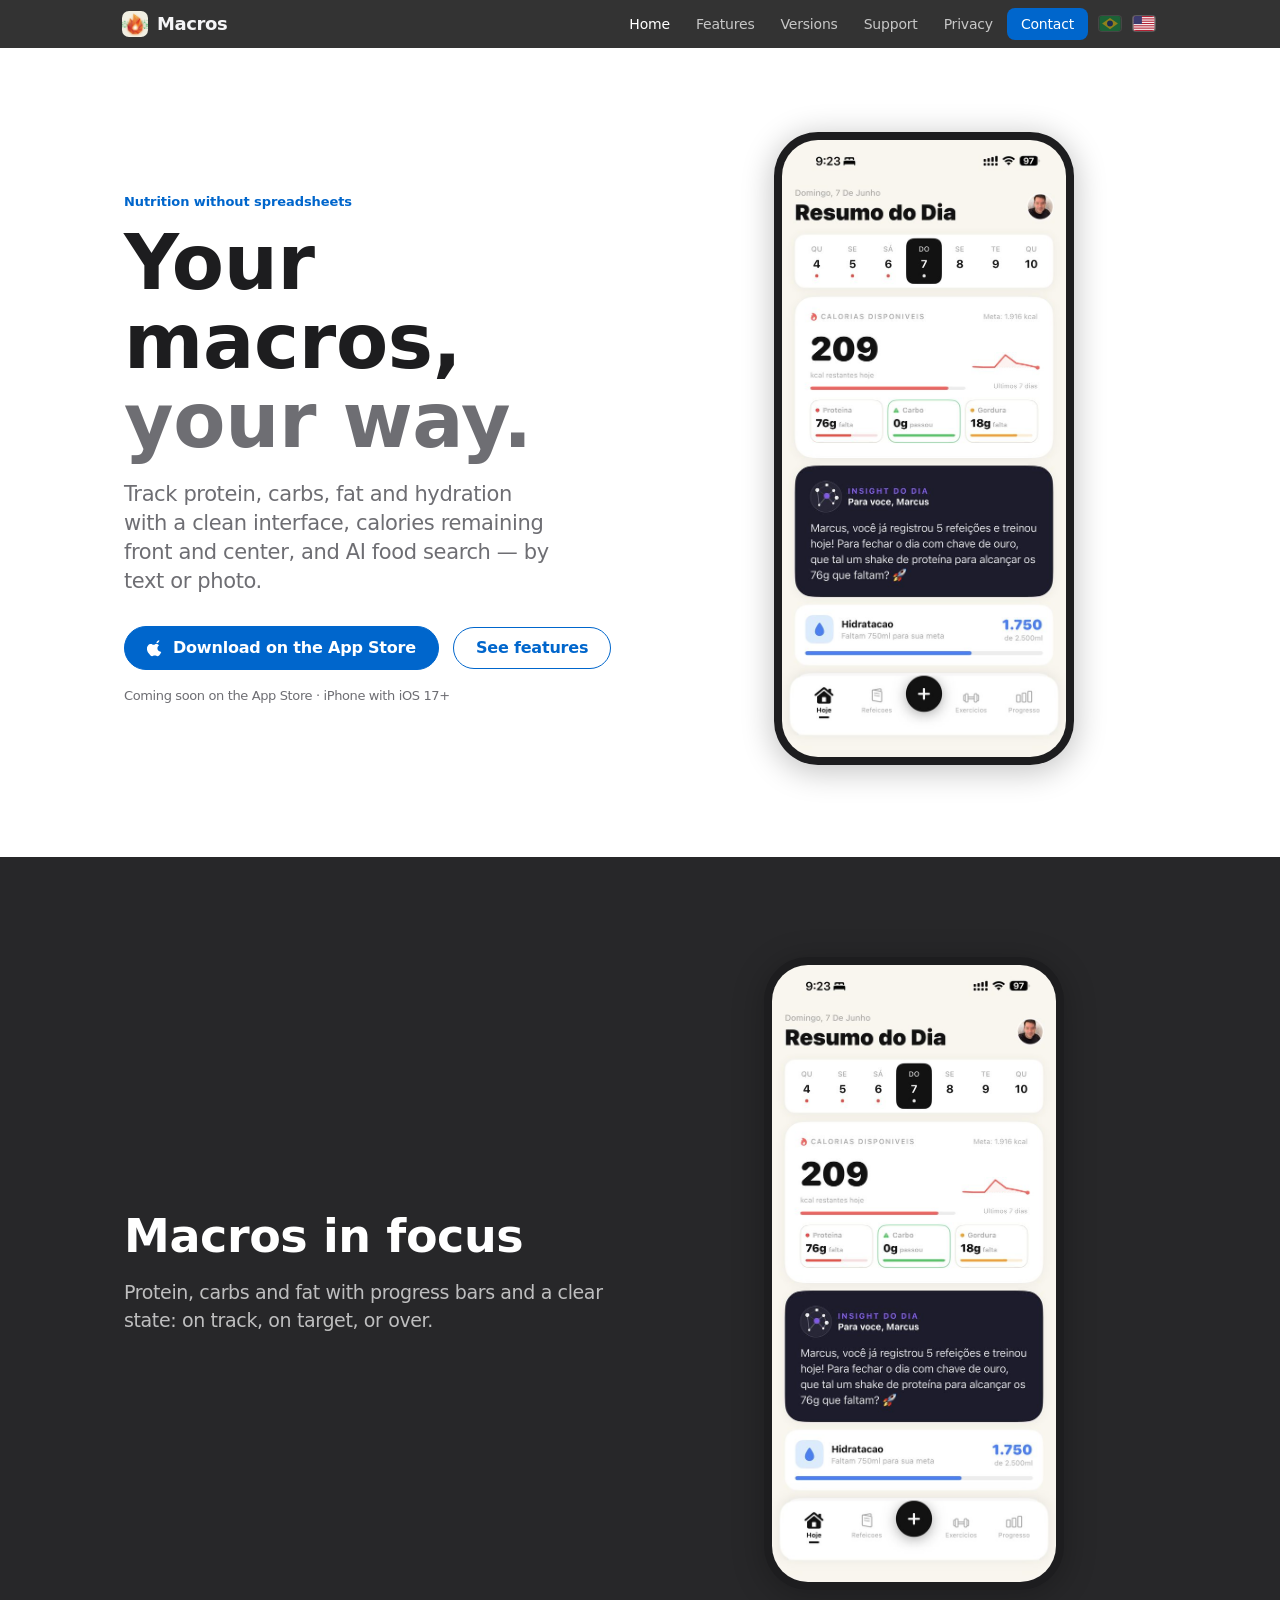
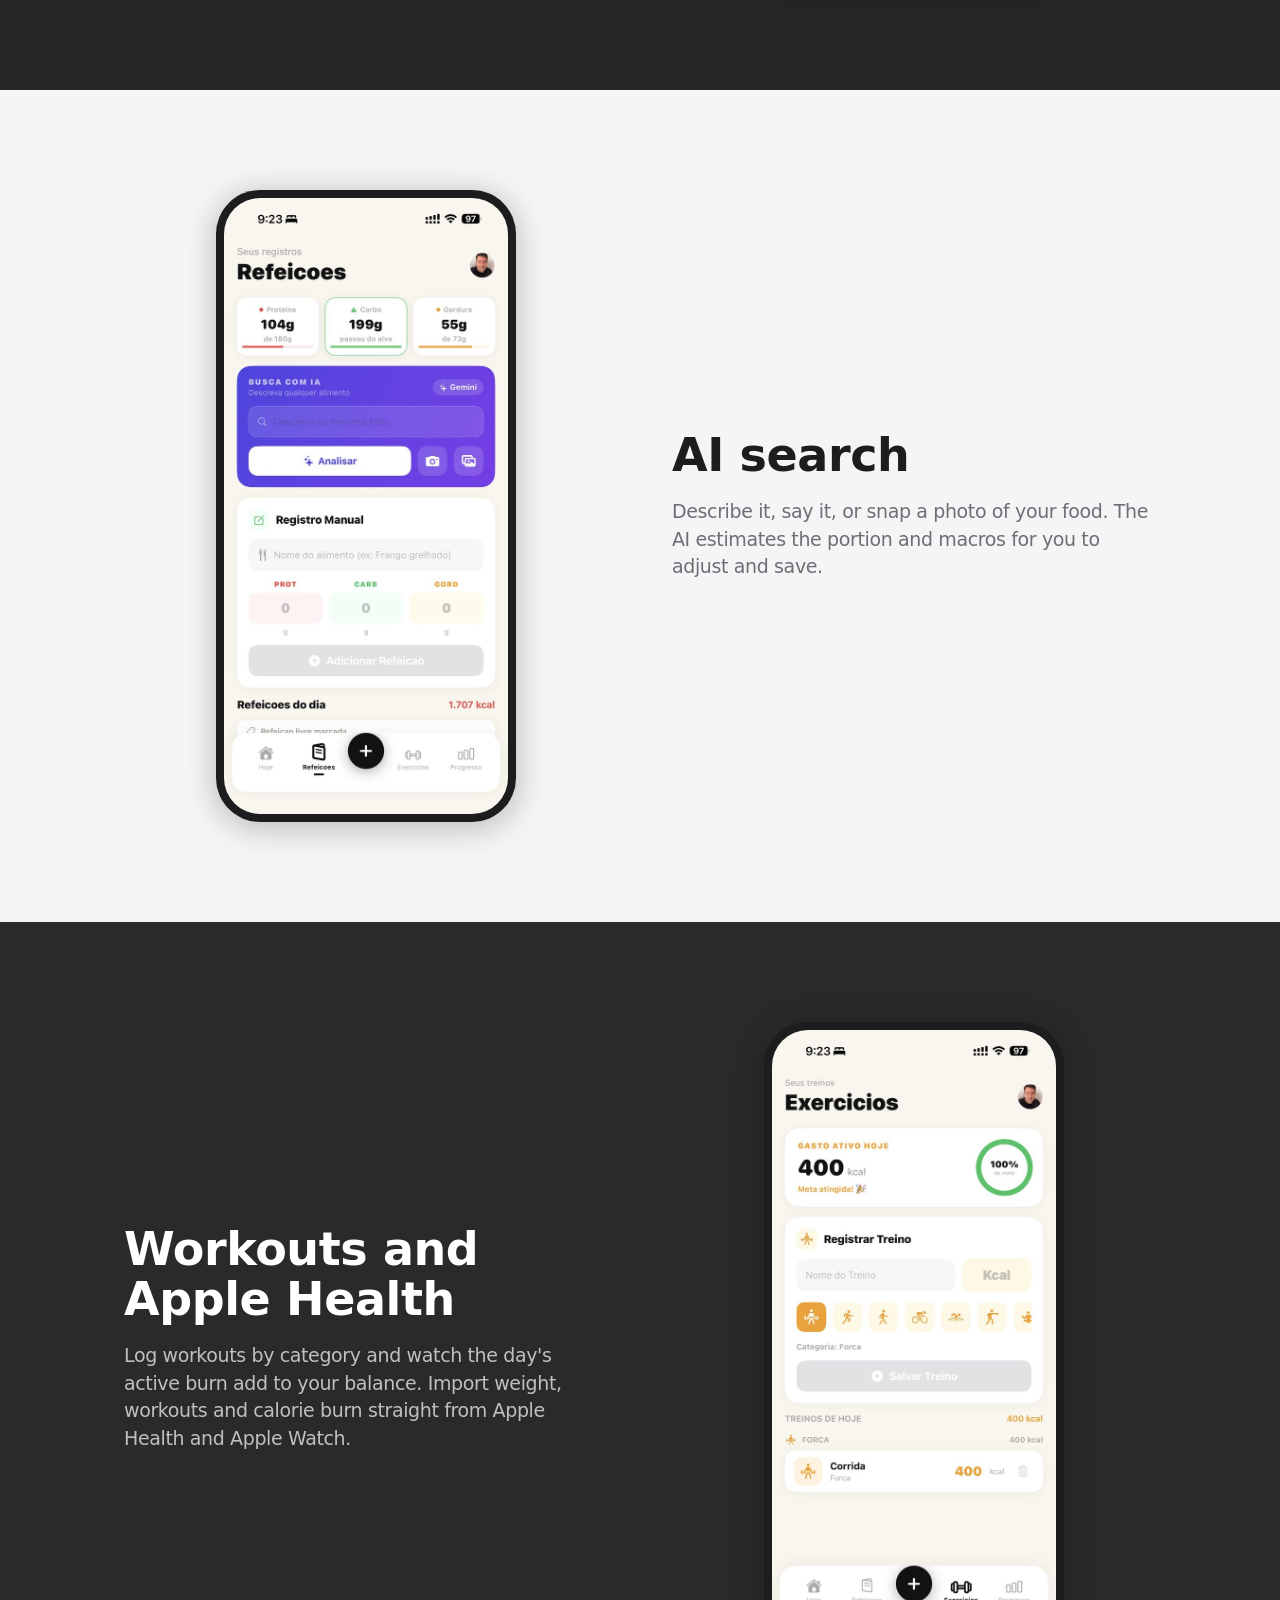
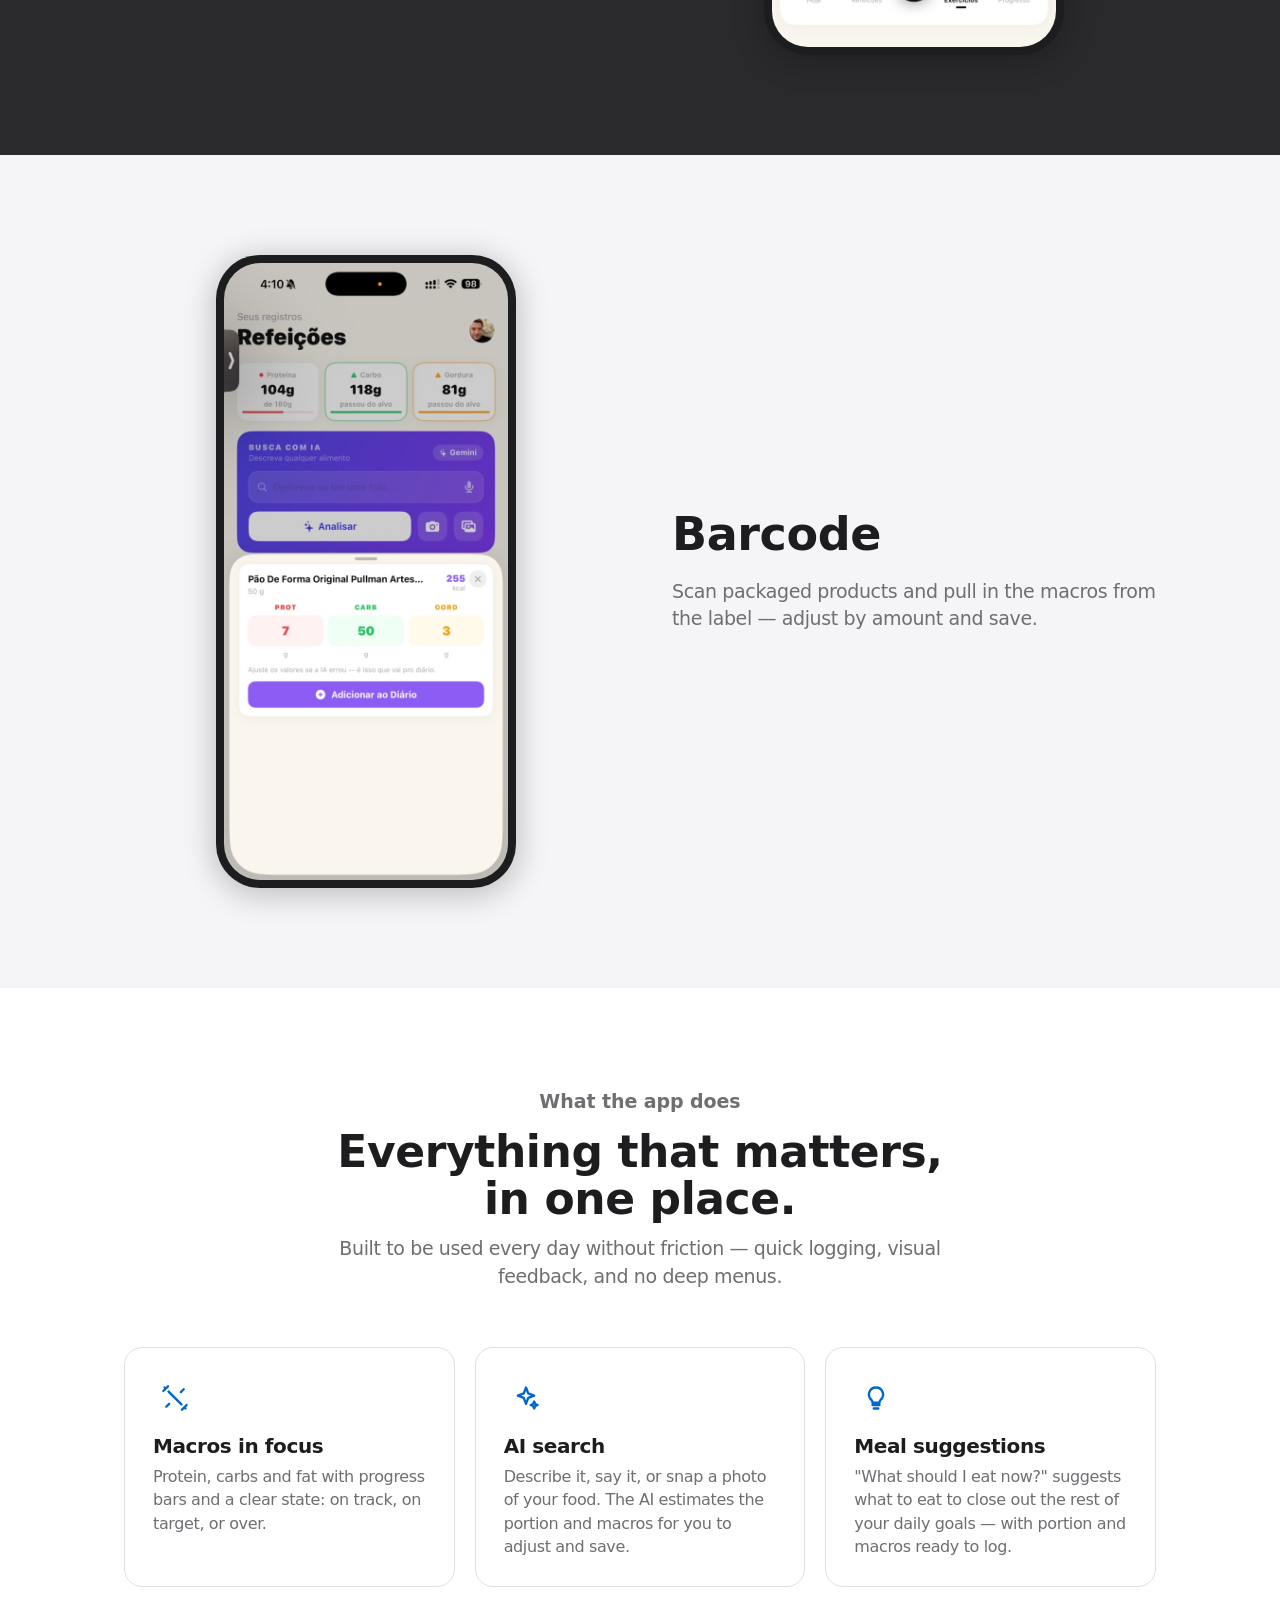
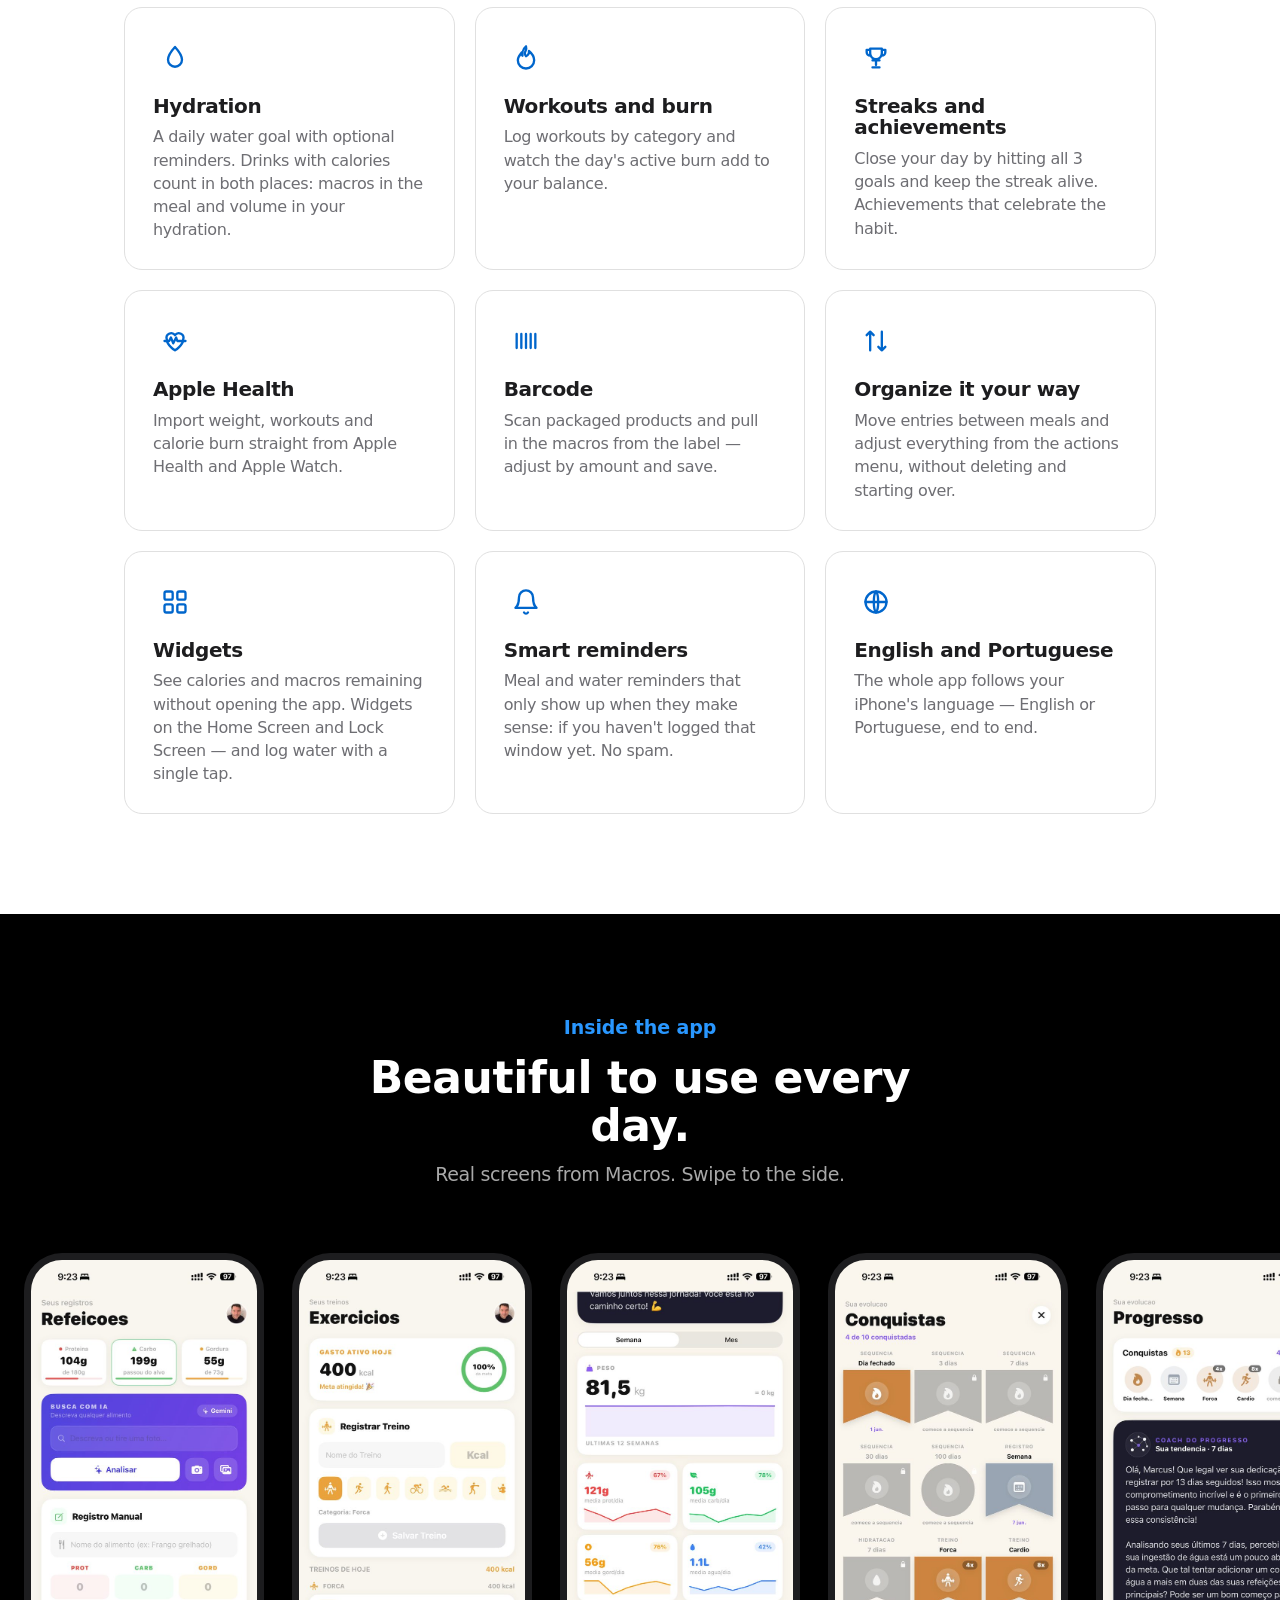
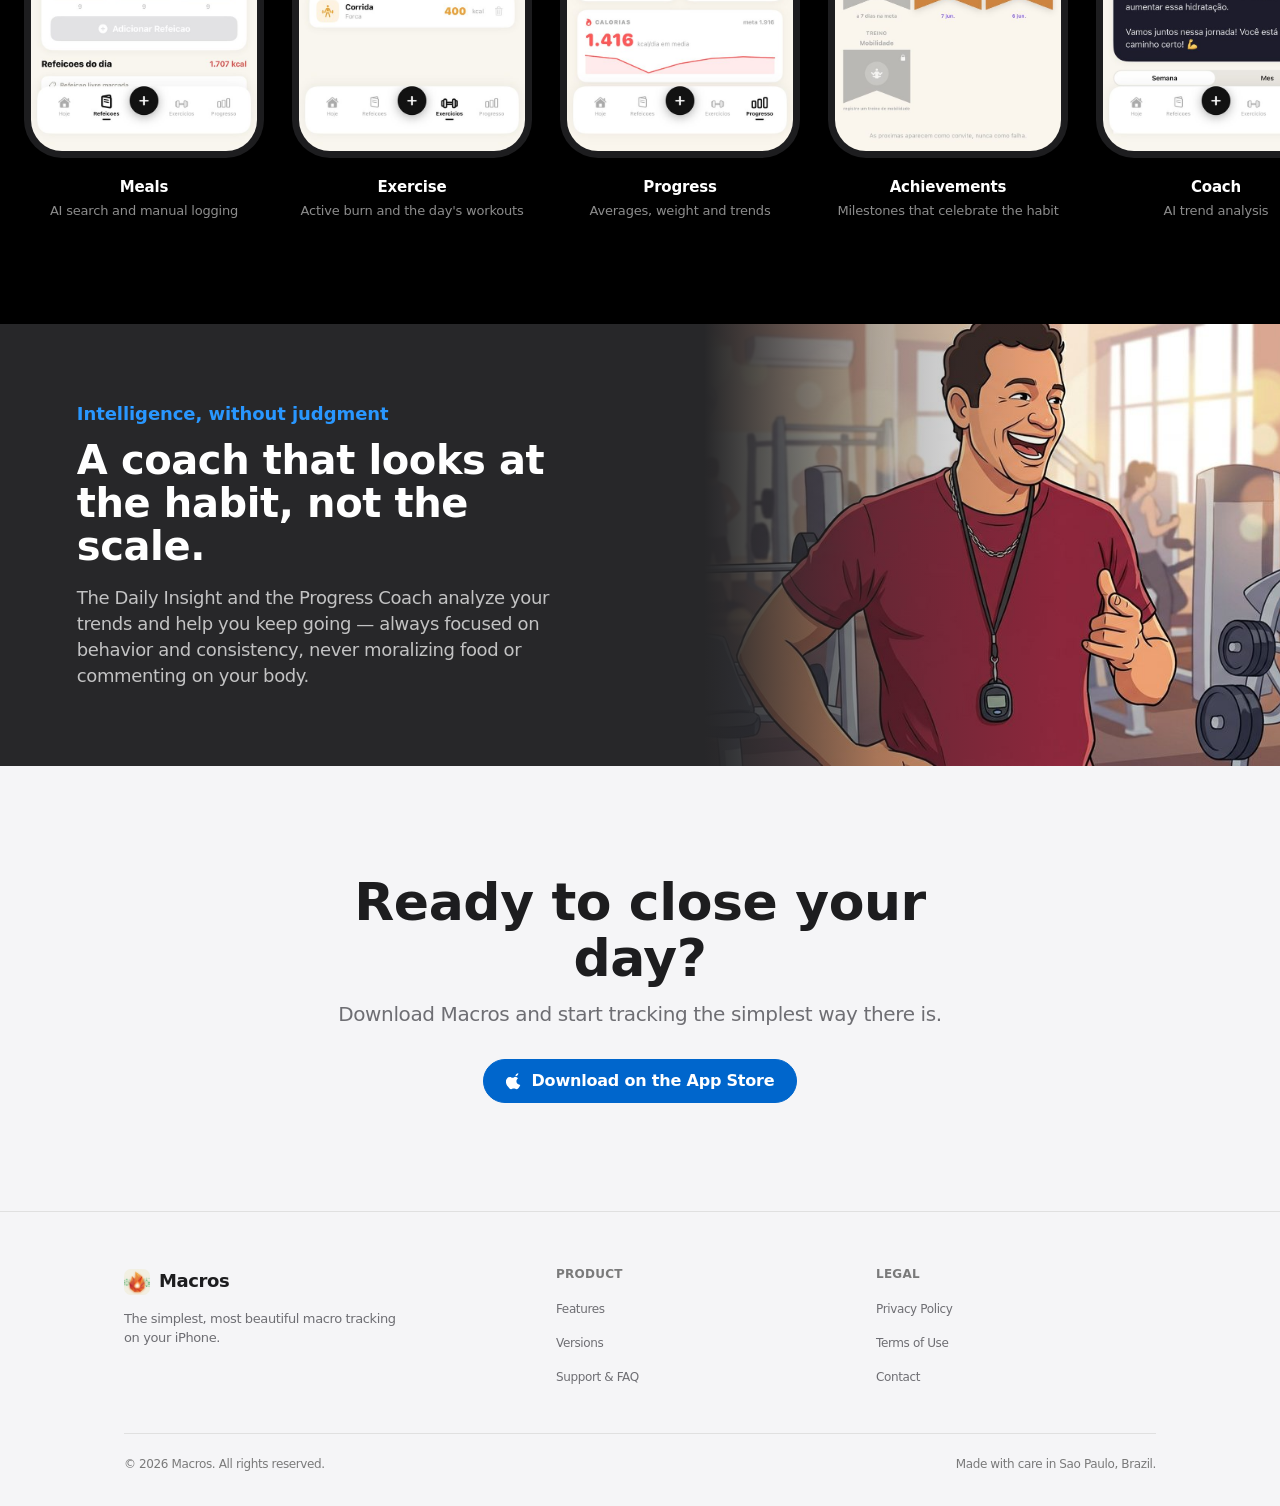
==== en/index.html @ 5923fd46 "site: versao em ingles (/en/) + seletor de bandeiras + acentos no PT - /en/: 6 paginas traduzidas (l" ====
<!DOCTYPE html>
<html lang="en">
<head>
  <meta charset="UTF-8">
  <meta name="viewport" content="width=device-width, initial-scale=1.0">
  <title>Macros — Macro tracking, simple and beautiful</title>
  <meta name="description" content="Macros is the app that makes tracking protein, carbs, fat and hydration simple, visual and smart.">
  <link rel="icon" href="../assets/icon-180.png">
  <link rel="apple-touch-icon" href="../assets/icon-180.png">
  <link rel="stylesheet" href="../styles.css">
</head>
<body>

  <nav class="nav">
    <div class="nav-inner">
      <a class="brand" href="index.html"><span class="logo-mark"><img src="../assets/icon-64.png" alt="Macros"></span> Macros</a>
      <button class="nav-toggle" aria-label="Open menu"><span></span><span></span><span></span></button>
      <ul class="nav-links">
        <li><a href="index.html" class="active">Home</a></li>
        <li><a href="index.html#recursos">Features</a></li>
        <li><a href="versoes.html">Versions</a></li>
        <li><a href="suporte.html">Support</a></li>
        <li><a href="privacidade.html">Privacy</a></li>
        <li><a href="contato.html" class="nav-cta">Contact</a></li>
        <li class="lang-item"><span class="lang-switch">
          <a href="../index.html" class="lang" aria-label="Portugues" title="Portugues"><svg class="flag" viewBox="0 0 28 20" aria-hidden="true"><rect width="28" height="20" fill="#009c3b"/><path d="M14 2.5 24.5 10 14 17.5 3.5 10Z" fill="#ffdf00"/><circle cx="14" cy="10" r="3.9" fill="#002776"/></svg></a>
          <a href="index.html" class="lang active" aria-current="page" aria-label="English" title="English"><svg class="flag" viewBox="0 0 28 20" aria-hidden="true"><rect width="28" height="20" fill="#fff"/><g fill="#b22234"><rect width="28" height="1.54"/><rect y="3.08" width="28" height="1.54"/><rect y="6.15" width="28" height="1.54"/><rect y="9.23" width="28" height="1.54"/><rect y="12.31" width="28" height="1.54"/><rect y="15.38" width="28" height="1.54"/><rect y="18.46" width="28" height="1.54"/></g><rect width="11.2" height="10.77" fill="#3c3b6e"/></svg></a>
        </span></li>
      </ul>
    </div>
  </nav>

  <!-- 1. Hero (light) -->
  <header class="hero">
    <div class="wrap hero-grid">
      <div class="hero-text">
        <p class="eyebrow">Nutrition without spreadsheets</p>
        <h1>Your macros, <span class="accent">your way.</span></h1>
        <p class="lede">Track protein, carbs, fat and hydration with a clean interface, calories remaining front and center, and AI food search — by text or photo.</p>
        <div class="hero-actions">
          <a class="btn btn-dark" href="#" aria-label="Download on the App Store">
            <svg viewBox="0 0 24 24" fill="currentColor"><path d="M16.4 1.6c.1 1-.3 2-1 2.8-.7.8-1.8 1.4-2.8 1.3-.1-1 .4-2 1-2.7.8-.8 1.9-1.4 2.8-1.4zM19 17.3c-.5 1.1-.7 1.6-1.3 2.6-.9 1.4-2.1 3.1-3.7 3.1-1.4 0-1.7-.9-3.6-.9s-2.3.9-3.6.9c-1.6 0-2.8-1.6-3.7-3C-.7 16-1 11.2 1.4 8.6c1-1.2 2.4-1.9 3.8-1.9 1.5 0 2.4 1 3.6 1 1.2 0 1.9-1 3.6-1 1.3 0 2.6.7 3.6 1.9-3.1 1.7-2.6 6.2.4 7.7z"/></svg>
            Download on the App Store
          </a>
          <a class="btn btn-ghost" href="#recursos">See features</a>
        </div>
        <p class="badge-soon" style="margin-top:16px;">Coming soon on the App Store · iPhone with iOS 17+</p>
      </div>

      <div class="hero-device">
        <div class="device">
          <img src="../assets/screen-home.jpg" alt="Macros home screen showing calories remaining and the day's macros" width="600" height="1303">
        </div>
      </div>
    </div>
  </header>

  <!-- 2. Macros in focus (dark, split) -->
  <section class="tile tile-dark reveal">
    <div class="wrap split">
      <div class="split-copy">
        <h2>Macros in focus</h2>
        <p>Protein, carbs and fat with progress bars and a clear state: on track, on target, or over.</p>
      </div>
      <div class="split-media">
        <div class="device"><img src="../assets/screen-home.jpg" alt="Macros home screen showing calories remaining and the day's macros" loading="lazy"></div>
      </div>
    </div>
  </section>

  <!-- 3. AI search (parchment, reversed split) -->
  <section class="tile tile-parchment reveal">
    <div class="wrap split reverse">
      <div class="split-copy">
        <h2>AI search</h2>
        <p>Describe it, say it, or snap a photo of your food. The AI estimates the portion and macros for you to adjust and save.</p>
      </div>
      <div class="split-media">
        <div class="device"><img src="../assets/screen-refeicoes.jpg" alt="Meals screen with AI search" loading="lazy"></div>
      </div>
    </div>
  </section>

  <!-- 4. Workouts and Apple Health (dark, split) -->
  <section class="tile tile-dark alt reveal">
    <div class="wrap split">
      <div class="split-copy">
        <h2>Workouts and Apple Health</h2>
        <p>Log workouts by category and watch the day's active burn add to your balance. Import weight, workouts and calorie burn straight from Apple Health and Apple Watch.</p>
      </div>
      <div class="split-media">
        <div class="device"><img src="../assets/screen-exercicios.jpg" alt="Exercise screen with active burn" loading="lazy"></div>
      </div>
    </div>
  </section>

  <!-- Barcode (highlight) -->
  <section class="tile tile-parchment reveal">
    <div class="wrap split reverse">
      <div class="split-copy">
        <h2>Barcode</h2>
        <p>Scan packaged products and pull in the macros from the label — adjust by amount and save.</p>
      </div>
      <div class="split-media">
        <div class="device"><img src="../assets/screen-barcode.jpg" alt="Barcode scanning pulling in the macros of a packaged product" loading="lazy"></div>
      </div>
    </div>
  </section>

  <!-- Features (feature grid) -->
  <section class="tile tile-white" id="recursos">
    <div class="wrap">
      <div class="section-head reveal">
        <p class="eyebrow">What the app does</p>
        <h2>Everything that matters, in one place.</h2>
        <p>Built to be used every day without friction — quick logging, visual feedback, and no deep menus.</p>
      </div>

      <div class="features">
        <div class="feature reveal">
          <div class="ic p"><svg viewBox="0 0 24 24" fill="none" stroke="currentColor" stroke-width="2" stroke-linecap="round" stroke-linejoin="round"><path d="M6.5 6.5l11 11M21 21l-1-1M3 3l1 1M18 22l4-4M2 6l4-4M7 17l-2.5 2.5M17 7l2.5-2.5"/></svg></div>
          <h3>Macros in focus</h3>
          <p>Protein, carbs and fat with progress bars and a clear state: on track, on target, or over.</p>
        </div>
        <div class="feature reveal">
          <div class="ic i"><svg viewBox="0 0 24 24" fill="none" stroke="currentColor" stroke-width="2" stroke-linecap="round" stroke-linejoin="round"><path d="M12 3l1.9 5.1L19 10l-5.1 1.9L12 17l-1.9-5.1L5 10l5.1-1.9zM19 15l.9 2.1L22 18l-2.1.9L19 21l-.9-2.1L16 18l2.1-.9z"/></svg></div>
          <h3>AI search</h3>
          <p>Describe it, say it, or snap a photo of your food. The AI estimates the portion and macros for you to adjust and save.</p>
        </div>
        <div class="feature reveal">
          <div class="ic"><svg viewBox="0 0 24 24" fill="none" stroke="currentColor" stroke-width="2" stroke-linecap="round" stroke-linejoin="round"><path d="M9 18h6M10 21h4M12 3a6 6 0 0 0-4 10.5c.7.7 1 1.6 1 2.5h6c0-.9.3-1.8 1-2.5A6 6 0 0 0 12 3z"/></svg></div>
          <h3>Meal suggestions</h3>
          <p>"What should I eat now?" suggests what to eat to close out the rest of your daily goals — with portion and macros ready to log.</p>
        </div>
        <div class="feature reveal">
          <div class="ic w"><svg viewBox="0 0 24 24" fill="none" stroke="currentColor" stroke-width="2" stroke-linecap="round" stroke-linejoin="round"><path d="M12 2.5s6 6.5 6 11a6 6 0 0 1-12 0c0-4.5 6-11 6-11z"/></svg></div>
          <h3>Hydration</h3>
          <p>A daily water goal with optional reminders. Drinks with calories count in both places: macros in the meal and volume in your hydration.</p>
        </div>
        <div class="feature reveal">
          <div class="ic f"><svg viewBox="0 0 24 24" fill="none" stroke="currentColor" stroke-width="2" stroke-linecap="round" stroke-linejoin="round"><path d="M12 2c1 3-1 4-1 6 0 1.5 1 2.5 1 2.5S15 9 14.5 6C17 8 19 11 19 14a7 7 0 0 1-14 0c0-3 2-5 3.5-7C8 9 9 10 9 10s-1-5 3-8z"/></svg></div>
          <h3>Workouts and burn</h3>
          <p>Log workouts by category and watch the day's active burn add to your balance.</p>
        </div>
        <div class="feature reveal">
          <div class="ic c"><svg viewBox="0 0 24 24" fill="none" stroke="currentColor" stroke-width="2" stroke-linecap="round" stroke-linejoin="round"><path d="M7 4h10v4a5 5 0 0 1-10 0zM7 5H4v2a3 3 0 0 0 3 3M17 5h3v2a3 3 0 0 1-3 3M9 14h6M12 14v4M9 20h6"/></svg></div>
          <h3>Streaks and achievements</h3>
          <p>Close your day by hitting all 3 goals and keep the streak alive. Achievements that celebrate the habit.</p>
        </div>
        <div class="feature reveal">
          <div class="ic h"><svg viewBox="0 0 24 24" fill="none" stroke="currentColor" stroke-width="2" stroke-linecap="round" stroke-linejoin="round"><path d="M12 20s-7-4.3-7-9.3A4 4 0 0 1 12 7a4 4 0 0 1 7 3.7c0 5-7 9.3-7 9.3z"/><path d="M3 12h4l1.5-3 2 5L13 9l1 3h7"/></svg></div>
          <h3>Apple Health</h3>
          <p>Import weight, workouts and calorie burn straight from Apple Health and Apple Watch.</p>
        </div>
        <div class="feature reveal">
          <div class="ic"><svg viewBox="0 0 24 24" fill="none" stroke="currentColor" stroke-width="2" stroke-linecap="round" stroke-linejoin="round"><path d="M4 6v12M8 6v12M12 6v12M16 6v12M20 6v12"/></svg></div>
          <h3>Barcode</h3>
          <p>Scan packaged products and pull in the macros from the label — adjust by amount and save.</p>
        </div>
        <div class="feature reveal">
          <div class="ic"><svg viewBox="0 0 24 24" fill="none" stroke="currentColor" stroke-width="2" stroke-linecap="round" stroke-linejoin="round"><path d="M7 4v16M4 7l3-3 3 3M17 20V4M14 17l3 3 3-3"/></svg></div>
          <h3>Organize it your way</h3>
          <p>Move entries between meals and adjust everything from the actions menu, without deleting and starting over.</p>
        </div>
        <div class="feature reveal">
          <div class="ic"><svg viewBox="0 0 24 24" fill="none" stroke="currentColor" stroke-width="2" stroke-linecap="round" stroke-linejoin="round"><rect x="3" y="3" width="7" height="7" rx="1.5"/><rect x="14" y="3" width="7" height="7" rx="1.5"/><rect x="3" y="14" width="7" height="7" rx="1.5"/><rect x="14" y="14" width="7" height="7" rx="1.5"/></svg></div>
          <h3>Widgets</h3>
          <p>See calories and macros remaining without opening the app. Widgets on the Home Screen and Lock Screen — and log water with a single tap.</p>
        </div>
        <div class="feature reveal">
          <div class="ic"><svg viewBox="0 0 24 24" fill="none" stroke="currentColor" stroke-width="2" stroke-linecap="round" stroke-linejoin="round"><path d="M18 8a6 6 0 0 0-12 0c0 7-3 9-3 9h18s-3-2-3-9M13.7 21a2 2 0 0 1-3.4 0"/></svg></div>
          <h3>Smart reminders</h3>
          <p>Meal and water reminders that only show up when they make sense: if you haven't logged that window yet. No spam.</p>
        </div>
        <div class="feature reveal">
          <div class="ic"><svg viewBox="0 0 24 24" fill="none" stroke="currentColor" stroke-width="2" stroke-linecap="round" stroke-linejoin="round"><circle cx="12" cy="12" r="9"/><path d="M3 12h18M12 3c2.5 2.7 2.5 15.3 0 18M12 3c-2.5 2.7-2.5 15.3 0 18"/></svg></div>
          <h3>English and Portuguese</h3>
          <p>The whole app follows your iPhone's language — English or Portuguese, end to end.</p>
        </div>
      </div>
    </div>
  </section>

  <!-- 6. Gallery (black wall) -->
  <section class="gallery-band">
    <div class="wrap">
      <div class="section-head reveal">
        <p class="eyebrow">Inside the app</p>
        <h2>Beautiful to use every day.</h2>
        <p>Real screens from Macros. Swipe to the side.</p>
      </div>
    </div>
    <div class="gallery-scroll reveal">
      <div class="shot">
        <div class="device"><img src="../assets/screen-refeicoes.jpg" alt="Meals screen with AI search" loading="lazy"></div>
        <div class="cap">Meals<small>AI search and manual logging</small></div>
      </div>
      <div class="shot">
        <div class="device"><img src="../assets/screen-exercicios.jpg" alt="Exercise screen with active burn" loading="lazy"></div>
        <div class="cap">Exercise<small>Active burn and the day's workouts</small></div>
      </div>
      <div class="shot">
        <div class="device"><img src="../assets/screen-progresso.jpg" alt="Progress screen with daily averages" loading="lazy"></div>
        <div class="cap">Progress<small>Averages, weight and trends</small></div>
      </div>
      <div class="shot">
        <div class="device"><img src="../assets/screen-conquistas.jpg" alt="Achievements screen" loading="lazy"></div>
        <div class="cap">Achievements<small>Milestones that celebrate the habit</small></div>
      </div>
      <div class="shot">
        <div class="device"><img src="../assets/screen-coach.jpg" alt="Progress coach" loading="lazy"></div>
        <div class="cap">Coach<small>AI trend analysis</small></div>
      </div>
    </div>
  </section>

  <!-- 7. Coach band (dark editorial) -->
  <section class="coach-band reveal">
    <div class="coach-copy">
      <p class="eyebrow">Intelligence, without judgment</p>
      <h2>A coach that looks at the habit, not the scale.</h2>
      <p>The Daily Insight and the Progress Coach analyze your trends and help you keep going — always focused on behavior and consistency, never moralizing food or commenting on your body.</p>
    </div>
    <div class="coach-art">
      <img src="../assets/coach.jpg" alt="The Macros coach encouraging the user" loading="lazy">
    </div>
  </section>

  <!-- 8. Final CTA (parchment) -->
  <section class="cta-final">
    <div class="wrap reveal">
      <div class="cta-band">
        <h2>Ready to close your day?</h2>
        <p>Download Macros and start tracking the simplest way there is.</p>
        <a class="btn btn-dark" href="#">
          <svg viewBox="0 0 24 24" fill="currentColor"><path d="M16.4 1.6c.1 1-.3 2-1 2.8-.7.8-1.8 1.4-2.8 1.3-.1-1 .4-2 1-2.7.8-.8 1.9-1.4 2.8-1.4zM19 17.3c-.5 1.1-.7 1.6-1.3 2.6-.9 1.4-2.1 3.1-3.7 3.1-1.4 0-1.7-.9-3.6-.9s-2.3.9-3.6.9c-1.6 0-2.8-1.6-3.7-3C-.7 16-1 11.2 1.4 8.6c1-1.2 2.4-1.9 3.8-1.9 1.5 0 2.4 1 3.6 1 1.2 0 1.9-1 3.6-1 1.3 0 2.6.7 3.6 1.9-3.1 1.7-2.6 6.2.4 7.7z"/></svg>
          Download on the App Store
        </a>
      </div>
    </div>
  </section>

  <footer class="footer">
    <div class="wrap">
      <div class="footer-grid">
        <div>
          <a class="brand" href="index.html"><span class="logo-mark"><img src="../assets/icon-64.png" alt="Macros"></span> Macros</a>
          <p class="footer-blurb">The simplest, most beautiful macro tracking on your iPhone.</p>
        </div>
        <div>
          <h4>Product</h4>
          <ul>
            <li><a href="index.html#recursos">Features</a></li>
            <li><a href="versoes.html">Versions</a></li>
            <li><a href="suporte.html">Support & FAQ</a></li>
          </ul>
        </div>
        <div>
          <h4>Legal</h4>
          <ul>
            <li><a href="privacidade.html">Privacy Policy</a></li>
            <li><a href="termos.html">Terms of Use</a></li>
            <li><a href="contato.html">Contact</a></li>
          </ul>
        </div>
      </div>
      <div class="footer-bottom">
        <span>© 2026 Macros. All rights reserved.</span>
        <span>Made with care in Sao Paulo, Brazil.</span>
      </div>
    </div>
  </footer>

  <script src="../nav.js"></script>
</body>
</html>
---- styles.css ----
/* =========================================================================
   Macros — Site institucional
   Linguagem de design Apple: um unico azul interativo, tiles full-bleed,
   SF Pro do sistema, uma unica sombra (so nas telas), sem gradientes
   decorativos. Nomes de classe preservados; so a apresentacao mudou.
   ========================================================================= */

:root {
  /* Azul interativo unico */
  --primary:          #0066cc;
  --primary-hover:    #0055b0;
  --primary-focus:    #0071e3;
  --primary-on-dark:  #2997ff;

  /* Neutros */
  --ink:              #1d1d1f;
  --text-secondary:   #6e6e73;
  --ink-80:           #333333;
  --ink-48:           #7a7a7a;
  --canvas:           #ffffff;
  --bg:               #f5f5f7;   /* parchment */
  --pearl:            #fafafc;
  --tile-1:           #272729;
  --tile-2:           #2a2a2c;
  --black:            #000000;
  --hairline:         #e0e0e0;

  /* Aliases legados -> tudo aponta pro azul unico / neutros */
  --card-white:       #ffffff;
  --protein:          #0066cc;
  --carb:             #0066cc;
  --fat:              #0066cc;
  --water:            #0066cc;
  --calories:         #0066cc;
  --insight-accent:   #0066cc;
  --insight-text:     #2997ff;
  --insight:          #1d1d1f;
  --text-primary:     #1d1d1f;
  --icon-neutral:     #7a7a7a;
  --divider:          #e0e0e0;
  --ring-track:       #e0e0e0;

  --font: system-ui, -apple-system, "SF Pro Display", "SF Pro Text", BlinkMacSystemFont, sans-serif;

  /* Unica sombra do sistema (so nas telas do app) */
  --shadow: 0 5px 30px 3px rgba(0,0,0,0.22);

  --maxw: 1080px;
}

*, *::before, *::after { box-sizing: border-box; margin: 0; padding: 0; }
html { scroll-behavior: smooth; -webkit-text-size-adjust: 100%; }
body {
  font-family: var(--font);
  background: var(--canvas);
  color: var(--ink);
  font-size: 17px;
  font-weight: 400;
  line-height: 1.47;
  letter-spacing: -0.374px;
  -webkit-font-smoothing: antialiased;
  text-rendering: optimizeLegibility;
  overflow-x: hidden;
}
a { color: var(--primary); text-decoration: none; }
a:hover { color: var(--primary-hover); }
img { max-width: 100%; display: block; }

h1, h2, h3, h4 {
  font-weight: 600;
  line-height: 1.08;
  letter-spacing: -0.4px;
  color: var(--ink);
}

.wrap { width: 100%; max-width: var(--maxw); margin: 0 auto; padding: 0 24px; }

/* Foco de teclado visivel e consistente */
:focus-visible { outline: 2px solid var(--primary-focus); outline-offset: 2px; border-radius: 4px; }
a:focus-visible, button:focus-visible, summary:focus-visible { outline-offset: 3px; }
:focus:not(:focus-visible) { outline: none; }

/* Eyebrow: o unico rotulo em azul (deliberado) */
.eyebrow {
  font-size: 13px; font-weight: 600; letter-spacing: -0.08px;
  color: var(--primary); margin-bottom: 12px;
}

/* -------------------------------------------------------------- Botoes */
.btn {
  display: inline-flex; align-items: center; justify-content: center; gap: 8px;
  padding: 12px 22px; border-radius: 9999px;
  font-family: var(--font); font-weight: 600; font-size: 16px; letter-spacing: -0.2px;
  line-height: 1; cursor: pointer; border: 1px solid transparent;
  transition: background .2s ease, border-color .2s ease, color .2s ease, transform .1s ease;
}
.btn:active { transform: scale(0.95); }
.btn svg { width: 18px; height: 18px; }
.btn-dark, .btn-light { background: var(--primary); color: #fff; border-color: var(--primary); }
.btn-dark:hover, .btn-light:hover { background: var(--primary-hover); border-color: var(--primary-hover); color: #fff; }
.btn-ghost { background: transparent; color: var(--primary); border-color: var(--primary); }
.btn-ghost:hover { background: rgba(0,102,204,0.06); color: var(--primary); }
.badge-soon { font-size: 13px; color: var(--text-secondary); font-weight: 400; }

/* ----------------------------------------------------------------- Nav */
.nav {
  position: sticky; top: 0; z-index: 100;
  background: rgba(0,0,0,0.8);
  backdrop-filter: saturate(160%) blur(18px);
  -webkit-backdrop-filter: saturate(160%) blur(18px);
}
.nav-inner {
  max-width: var(--maxw); margin: 0 auto; height: 48px; padding: 0 22px;
  display: flex; align-items: center; justify-content: space-between; gap: 24px;
}
.brand { display: flex; align-items: center; gap: 9px; font-weight: 600; font-size: 18px; letter-spacing: -0.4px; color: #f5f5f7; }
.brand .logo-mark { width: 26px; height: 26px; border-radius: 7px; overflow: hidden; flex: 0 0 auto; }
.brand .logo-mark img { width: 100%; height: 100%; object-fit: cover; }
.nav-links { display: flex; align-items: center; gap: 2px; list-style: none; }
.nav-links a { display: inline-block; padding: 6px 12px; border-radius: 8px; font-size: 14px; font-weight: 400; letter-spacing: -0.2px; color: rgba(255,255,255,0.72); transition: color .18s ease; }
.nav-links a:hover { color: #fff; }
.nav-links a.active { color: #fff; }
.nav-cta { color: #fff !important; background: var(--primary); padding: 6px 14px !important; font-weight: 500 !important; }
.nav-cta:hover { background: var(--primary-hover); }
.nav-toggle { display: none; background: none; border: none; cursor: pointer; padding: 8px; flex-direction: column; gap: 5px; }
.nav-toggle span { width: 22px; height: 2px; background: #fff; border-radius: 2px; }
/* Seletor de idioma (bandeiras) */
.nav-links .lang-item { display: flex; align-items: center; }
.lang-switch { display: inline-flex; align-items: center; gap: 6px; padding-left: 6px; }
.lang-switch .lang { display: inline-flex; padding: 3px; border-radius: 6px; opacity: 0.45; line-height: 0; transition: opacity .18s ease; }
.lang-switch .lang:hover { opacity: 0.9; }
.lang-switch .lang.active { opacity: 1; }
.lang-switch .flag { width: 22px; height: 15px; border-radius: 3px; display: block; box-shadow: 0 0 0 1px rgba(255,255,255,0.2); }

/* --------------------------------------------------------------- Tiles */
/* Full-bleed: a cor de fundo vai de ponta a ponta; a MUDANCA de cor divide. */
.tile { padding: 100px 0; }
.tile-white { background: var(--canvas); color: var(--ink); }
.tile-parchment { background: var(--bg); color: var(--ink); }
.tile-dark { background: var(--tile-1); color: #fff; }
.tile-dark.alt { background: var(--tile-2); }
.tile-black { background: var(--black); color: #fff; }
.tile-dark h1, .tile-dark h2, .tile-dark h3, .tile-black h1, .tile-black h2, .tile-black h3 { color: #fff; }
.tile-dark .eyebrow, .tile-black .eyebrow { color: var(--primary-on-dark); }
.tile-dark a:not(.btn), .tile-black a:not(.btn) { color: var(--primary-on-dark); }

.section-head { max-width: 60ch; margin: 0 auto 56px; text-align: center; }
.section-head h2 { font-size: clamp(30px, 4vw, 44px); margin-bottom: 12px; }
.section-head p { color: var(--text-secondary); font-size: 19px; }
.tile-dark .section-head p, .tile-black .section-head p { color: rgba(255,255,255,0.66); }

/* Hero */
.hero { padding: 84px 0 92px; background: var(--canvas); }
.hero-grid { display: grid; grid-template-columns: 1.05fr 0.95fr; gap: 56px; align-items: center; }
.hero h1 { font-size: clamp(44px, 6.4vw, 76px); line-height: 1.04; letter-spacing: -0.28px; margin-bottom: 20px; }
.hero h1 .accent { color: var(--text-secondary); }
.hero .lede { font-size: 21px; line-height: 1.38; color: var(--text-secondary); max-width: 32ch; margin-bottom: 30px; }
.hero-actions { display: flex; gap: 14px; flex-wrap: wrap; align-items: center; }
.hero-device { display: flex; justify-content: center; }
.blobs, .blob, .ring { display: none !important; }

/* Split (copy + tela) */
.split { display: grid; grid-template-columns: 1fr 1fr; gap: 64px; align-items: center; }
.split .split-media { display: flex; justify-content: center; }
.split.reverse .split-media { order: -1; }
.split-copy h2 { font-size: clamp(30px, 4vw, 46px); margin-bottom: 18px; }
.split-copy p { font-size: 19px; line-height: 1.45; color: var(--text-secondary); max-width: 42ch; }
.tile-dark .split-copy p { color: rgba(255,255,255,0.7); }

/* Tela do app: unico lugar com sombra */
.device { width: 300px; margin: 0 auto; border-radius: 44px; background: #1d1d1f; padding: 8px; box-shadow: var(--shadow); }
.device img { width: 100%; height: auto; border-radius: 36px; display: block; }

/* Recursos (grade de 6 cards brancos hairline) */
.features { display: grid; grid-template-columns: repeat(3, 1fr); gap: 20px; }
.feature { background: var(--canvas); border: 1px solid var(--hairline); border-radius: 18px; padding: 28px; transition: border-color .2s ease; }
.feature:hover { border-color: #cfcfd2; }
.feature .ic { width: 44px; height: 44px; display: grid; place-items: center; margin-bottom: 16px; color: var(--primary); background: none; }
.feature .ic svg { width: 28px; height: 28px; }
.feature h3 { font-size: 20px; margin-bottom: 8px; }
.feature p { font-size: 16px; line-height: 1.45; color: var(--text-secondary); }
/* Neutraliza os fundos coloridos dos icones -> icone azul, sem fundo */
.ic, .ic.p, .ic.c, .ic.f, .ic.w, .ic.i, .ic.h { background: none; color: var(--primary); }

/* Galeria (parede preta, scroll horizontal) */
.gallery-band { background: var(--black); color: #fff; padding: 100px 0; overflow: hidden; }
.gallery-band .section-head h2 { color: #fff; }
.gallery-band .section-head .eyebrow { color: var(--primary-on-dark); }
.gallery-band .section-head p { color: rgba(255,255,255,0.66); }
.gallery-scroll { display: flex; gap: 28px; overflow-x: auto; padding: 8px 24px 4px; scroll-snap-type: x mandatory; -webkit-overflow-scrolling: touch; }
.gallery-scroll::-webkit-scrollbar { height: 0; }
.shot { flex: 0 0 auto; width: 240px; scroll-snap-align: center; text-align: center; }
.shot .device { width: 240px; padding: 7px; border-radius: 38px; }
.shot .device img { border-radius: 31px; }
.shot .cap { margin-top: 18px; font-weight: 600; font-size: 15px; color: #fff; letter-spacing: -0.2px; }
.shot .cap small { display: block; color: rgba(255,255,255,0.55); font-weight: 400; font-size: 13px; margin-top: 3px; }

/* Faixa coach (editorial escura, foto fundindo no tile) */
.coach-band { background: var(--tile-1); color: #fff; overflow: hidden; display: grid; grid-template-columns: 1.1fr 0.9fr; align-items: stretch; }
.coach-copy { padding: clamp(48px, 6vw, 88px); align-self: center; }
.coach-copy .eyebrow { color: var(--primary-on-dark); }
.coach-copy h2 { color: #fff; font-size: clamp(28px, 3.6vw, 40px); margin-bottom: 16px; max-width: 18ch; }
.coach-copy p { color: rgba(255,255,255,0.72); font-size: 18px; line-height: 1.45; max-width: 46ch; }
.coach-art { position: relative; min-height: 340px; }
.coach-art img { position: absolute; inset: 0; width: 100%; height: 100%; object-fit: cover; }
/* Gradiente funcional: funde a foto no tom do tile (nao e decorativo/colorido) */
.coach-art::before { content: ""; position: absolute; inset: 0; z-index: 1; background: linear-gradient(90deg, var(--tile-1) 0%, rgba(39,39,41,0.35) 30%, transparent 62%); }

/* CTA final (parchment) */
.cta-final { background: var(--bg); padding: 108px 0; }
.cta-band { text-align: center; max-width: 720px; margin: 0 auto; }
.cta-band h2 { font-size: clamp(32px, 5vw, 52px); margin-bottom: 14px; }
.cta-band p { font-size: 20px; color: var(--text-secondary); margin-bottom: 30px; }

/* -------------------------------------------------- Paginas de conteudo */
.page-header { background: var(--bg); padding: 72px 0 40px; }
.page-header .eyebrow { margin-bottom: 12px; }
.page-header h1 { font-size: clamp(34px, 5vw, 52px); }
.page-header .meta { color: var(--text-secondary); margin-top: 14px; font-size: 15px; }

/* Cards de conteudo: brancos, hairline, raio 18px, sem sombra */
.doc { background: var(--canvas); border: 1px solid var(--hairline); border-radius: 18px; padding: 48px clamp(24px, 5vw, 56px); margin: 40px auto 80px; max-width: 820px; }
.doc h2 { font-size: 24px; margin: 40px 0 12px; scroll-margin-top: 72px; }
.doc h2:first-child { margin-top: 0; }
.doc h3 { font-size: 18px; margin: 26px 0 8px; }
.doc p, .doc li { color: var(--ink-80); font-size: 17px; line-height: 1.55; }
.doc p { margin-bottom: 14px; }
.doc ul, .doc ol { margin: 0 0 16px 22px; }
.doc li { margin-bottom: 8px; }
.doc strong { font-weight: 600; color: var(--ink); }
.doc a { color: var(--primary); text-decoration: underline; text-underline-offset: 2px; }
.doc a:hover { color: var(--primary-hover); }
.doc hr { border: none; border-top: 1px solid var(--hairline); margin: 32px 0; }

/* Realce e callout -> neutros */
.fill { background: var(--pearl); border: 1px solid var(--hairline); color: var(--ink); padding: 1px 7px; border-radius: 6px; font-weight: 600; font-size: 0.92em; }
.callout { display: flex; gap: 14px; background: var(--pearl); border: 1px solid var(--hairline); border-radius: 14px; padding: 18px 20px; margin: 8px 0 28px; font-size: 15px; color: var(--ink-80); }
.callout.warn { background: var(--pearl); color: var(--ink-80); }
.callout .ce { font-size: 20px; line-height: 1; flex: 0 0 auto; }
.callout code { background: rgba(0,0,0,0.06); padding: 1px 6px; border-radius: 5px; font-size: 0.9em; }

/* FAQ */
.faq-list { max-width: 820px; margin: 40px auto 0; }
.faq { background: var(--canvas); border: 1px solid var(--hairline); border-radius: 18px; margin-bottom: 12px; overflow: hidden; }
.faq summary { list-style: none; cursor: pointer; padding: 20px 24px; font-weight: 600; font-size: 18px; letter-spacing: -0.3px; display: flex; justify-content: space-between; align-items: center; gap: 16px; }
.faq summary::-webkit-details-marker { display: none; }
.faq summary .chev { transition: transform .25s ease; color: var(--ink-48); flex: 0 0 auto; }
.faq[open] summary .chev { transform: rotate(45deg); }
.faq .faq-body { padding: 0 24px 22px; color: var(--text-secondary); font-size: 16px; line-height: 1.5; }
.faq .faq-body p { margin-bottom: 10px; }

/* Changelog / timeline */
.changelog { max-width: 820px; margin: 40px auto 0; }
.release { position: relative; padding-left: 30px; padding-bottom: 36px; border-left: 1px solid var(--hairline); }
.release:last-child { border-left-color: transparent; padding-bottom: 0; }
.release::before { content: ""; position: absolute; left: -6px; top: 5px; width: 11px; height: 11px; border-radius: 50%; background: var(--primary); border: 2px solid var(--canvas); }
.release .ver-head { display: flex; align-items: baseline; gap: 14px; flex-wrap: wrap; margin-bottom: 14px; }
.release .ver { font-weight: 600; font-size: 22px; letter-spacing: -0.4px; }
.release .ver-date { color: var(--text-secondary); font-size: 14px; font-weight: 400; }
.tag { font-size: 11px; font-weight: 600; letter-spacing: 0.02em; text-transform: uppercase; padding: 3px 10px; border-radius: 9999px; background: var(--pearl); border: 1px solid var(--hairline); color: var(--ink); }
.tag.new, .tag.fix, .tag.imp { background: var(--pearl); border: 1px solid var(--hairline); color: var(--ink); }
.release ul { margin: 0 0 0 20px; }
.release li { margin-bottom: 8px; color: var(--ink-80); font-size: 16px; line-height: 1.5; }

/* Contato */
.contact-grid { display: grid; grid-template-columns: repeat(2, 1fr); gap: 20px; max-width: 820px; margin: 40px auto 0; }
.contact-card { background: var(--canvas); border: 1px solid var(--hairline); border-radius: 18px; padding: 30px; transition: border-color .2s ease; }
.contact-card:hover { border-color: #cfcfd2; }
.contact-card .ic { width: 44px; height: 44px; display: grid; place-items: center; margin-bottom: 16px; color: var(--primary); background: none; }
.contact-card .ic svg { width: 24px; height: 24px; }
.contact-card h3 { font-size: 20px; margin-bottom: 6px; }
.contact-card p { color: var(--text-secondary); font-size: 16px; line-height: 1.45; margin-bottom: 14px; }
.contact-card a.link { color: var(--primary); font-weight: 600; }
.contact-card a.link:hover { color: var(--primary-hover); }

/* -------------------------------------------------------------- Footer */
.footer { background: var(--bg); color: var(--text-secondary); padding: 56px 0 32px; border-top: 1px solid var(--hairline); }
.footer-grid { display: grid; grid-template-columns: 1.4fr 1fr 1fr; gap: 40px; margin-bottom: 36px; }
.footer .brand { color: var(--ink); margin-bottom: 14px; }
.footer-blurb { font-size: 13px; color: var(--text-secondary); max-width: 34ch; line-height: 1.5; }
.footer h4 { font-size: 12px; letter-spacing: 0.02em; text-transform: uppercase; color: var(--ink-48); margin-bottom: 14px; font-weight: 600; }
.footer ul { list-style: none; }
.footer ul li { margin-bottom: 9px; }
.footer ul a { color: var(--text-secondary); font-size: 12px; transition: color .15s ease; }
.footer ul a:hover { color: var(--ink); }
.footer-bottom { border-top: 1px solid var(--hairline); padding-top: 22px; display: flex; justify-content: space-between; align-items: center; gap: 16px; flex-wrap: wrap; font-size: 12px; color: var(--ink-48); }

/* --------------------------------------------------------------- Reveal */
.reveal { opacity: 0; transform: translateY(16px); transition: opacity .6s ease, transform .6s ease; }
.reveal.in { opacity: 1; transform: none; }

/* ----------------------------------------------------------- Responsivo */
@media (max-width: 900px) {
  .tile { padding: 72px 0; }
  .hero { padding: 56px 0 64px; }
  .hero-grid { grid-template-columns: 1fr; gap: 40px; }
  .hero-text { order: 2; } .hero-device { order: 1; }
  .hero .lede { max-width: none; }
  .split { grid-template-columns: 1fr; gap: 40px; }
  .split.reverse .split-media, .split .split-media { order: -1; }
  .split-copy p { max-width: none; }
  .features { grid-template-columns: 1fr 1fr; }
  .footer-grid { grid-template-columns: 1fr 1fr; }
  .coach-band { grid-template-columns: 1fr; }
  .coach-art { min-height: 260px; order: -1; }
  .coach-art::before { background: linear-gradient(0deg, var(--tile-1) 0%, rgba(39,39,41,0.1) 55%, transparent 100%); }
}
@media (max-width: 720px) {
  .nav-toggle { display: flex; }
  .nav-links { position: absolute; top: 100%; left: 0; right: 0; flex-direction: column; align-items: stretch; gap: 2px; background: rgba(0,0,0,0.94); backdrop-filter: saturate(160%) blur(18px); -webkit-backdrop-filter: saturate(160%) blur(18px); padding: 12px 16px 18px; transform: translateY(-12px); opacity: 0; pointer-events: none; transition: opacity .22s ease, transform .22s ease; }
  .nav-links.open { transform: none; opacity: 1; pointer-events: auto; }
  .nav-links a { padding: 12px 14px; font-size: 16px; }
  .nav-cta { text-align: center; }
}
@media (max-width: 560px) {
  body { font-size: 16px; }
  .tile { padding: 56px 0; }
  .features { grid-template-columns: 1fr; }
  .contact-grid { grid-template-columns: 1fr; }
  .footer-grid { grid-template-columns: 1fr; }
  .doc { padding: 32px 22px; }
  .cta-final { padding: 72px 0; }
}
@media (prefers-reduced-motion: reduce) {
  *, *::before, *::after { animation: none !important; transition: none !important; scroll-behavior: auto; }
  .reveal { opacity: 1 !important; transform: none !important; }
}
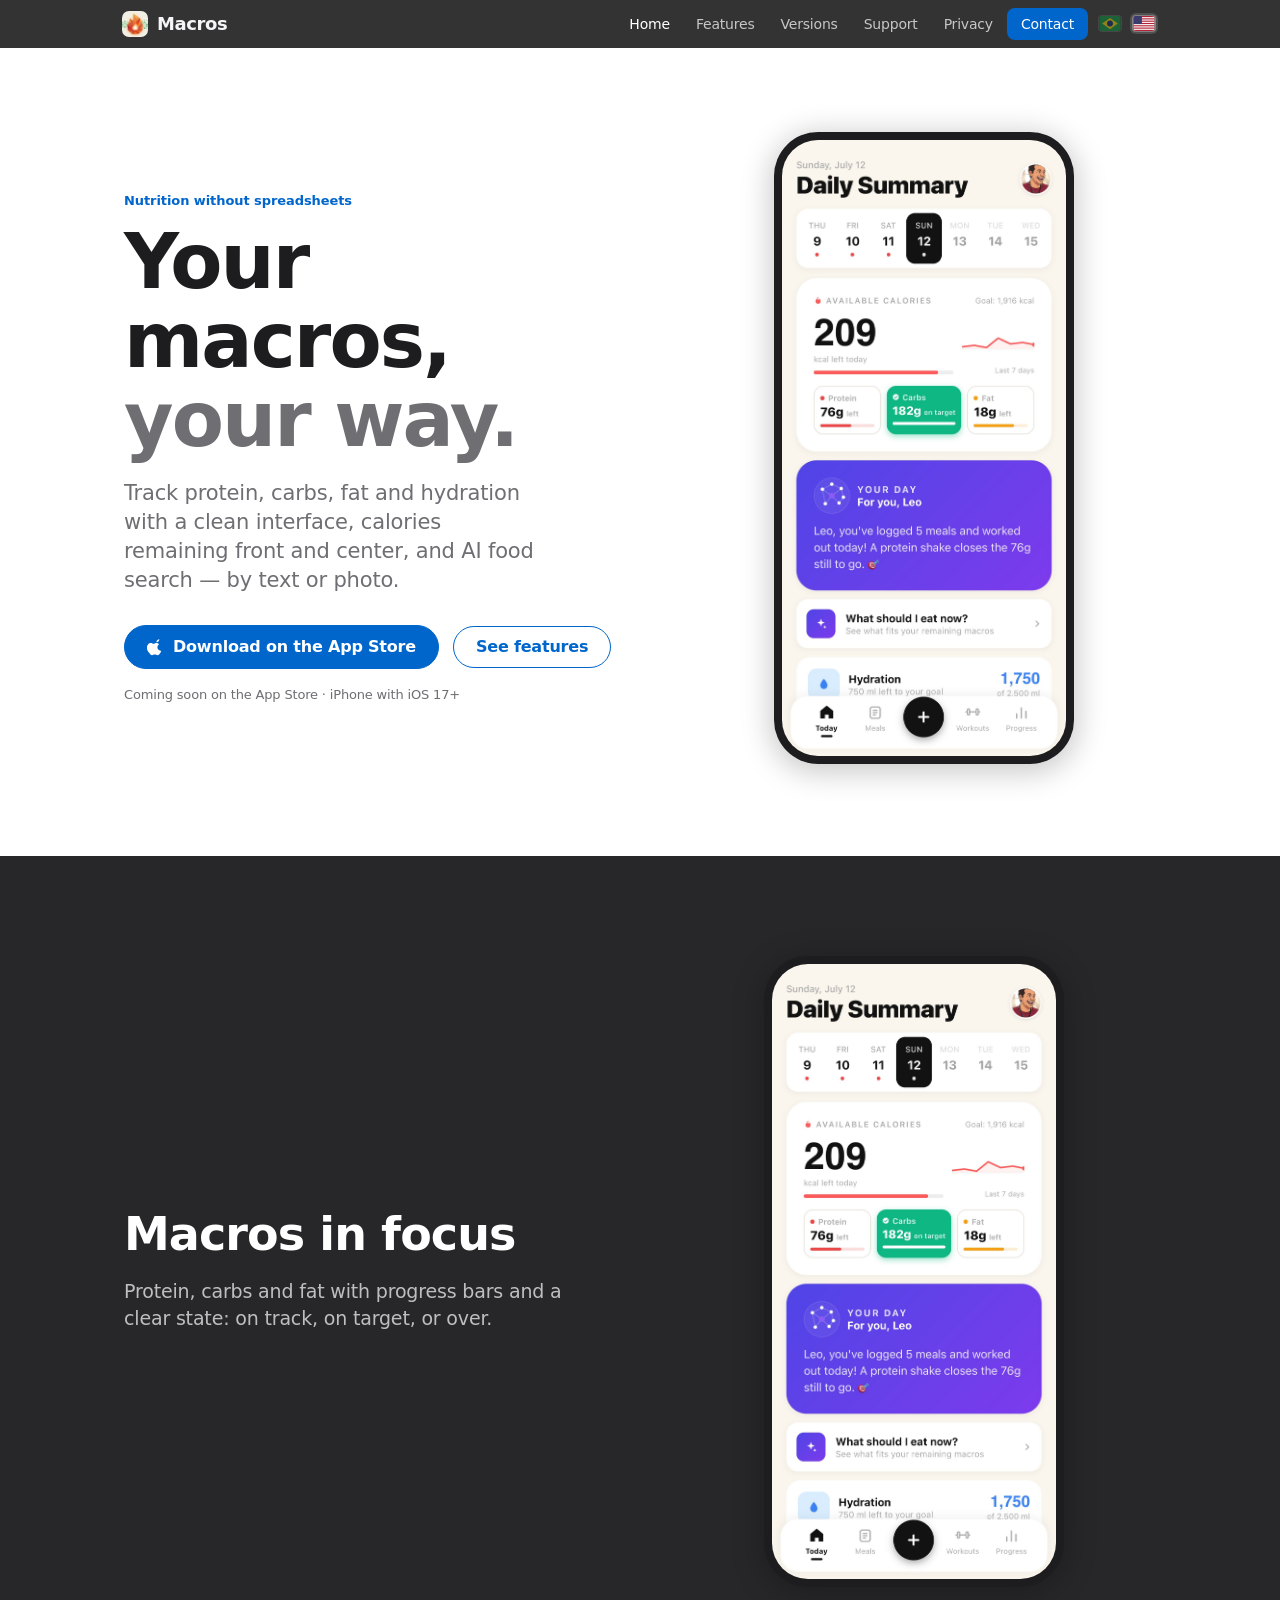
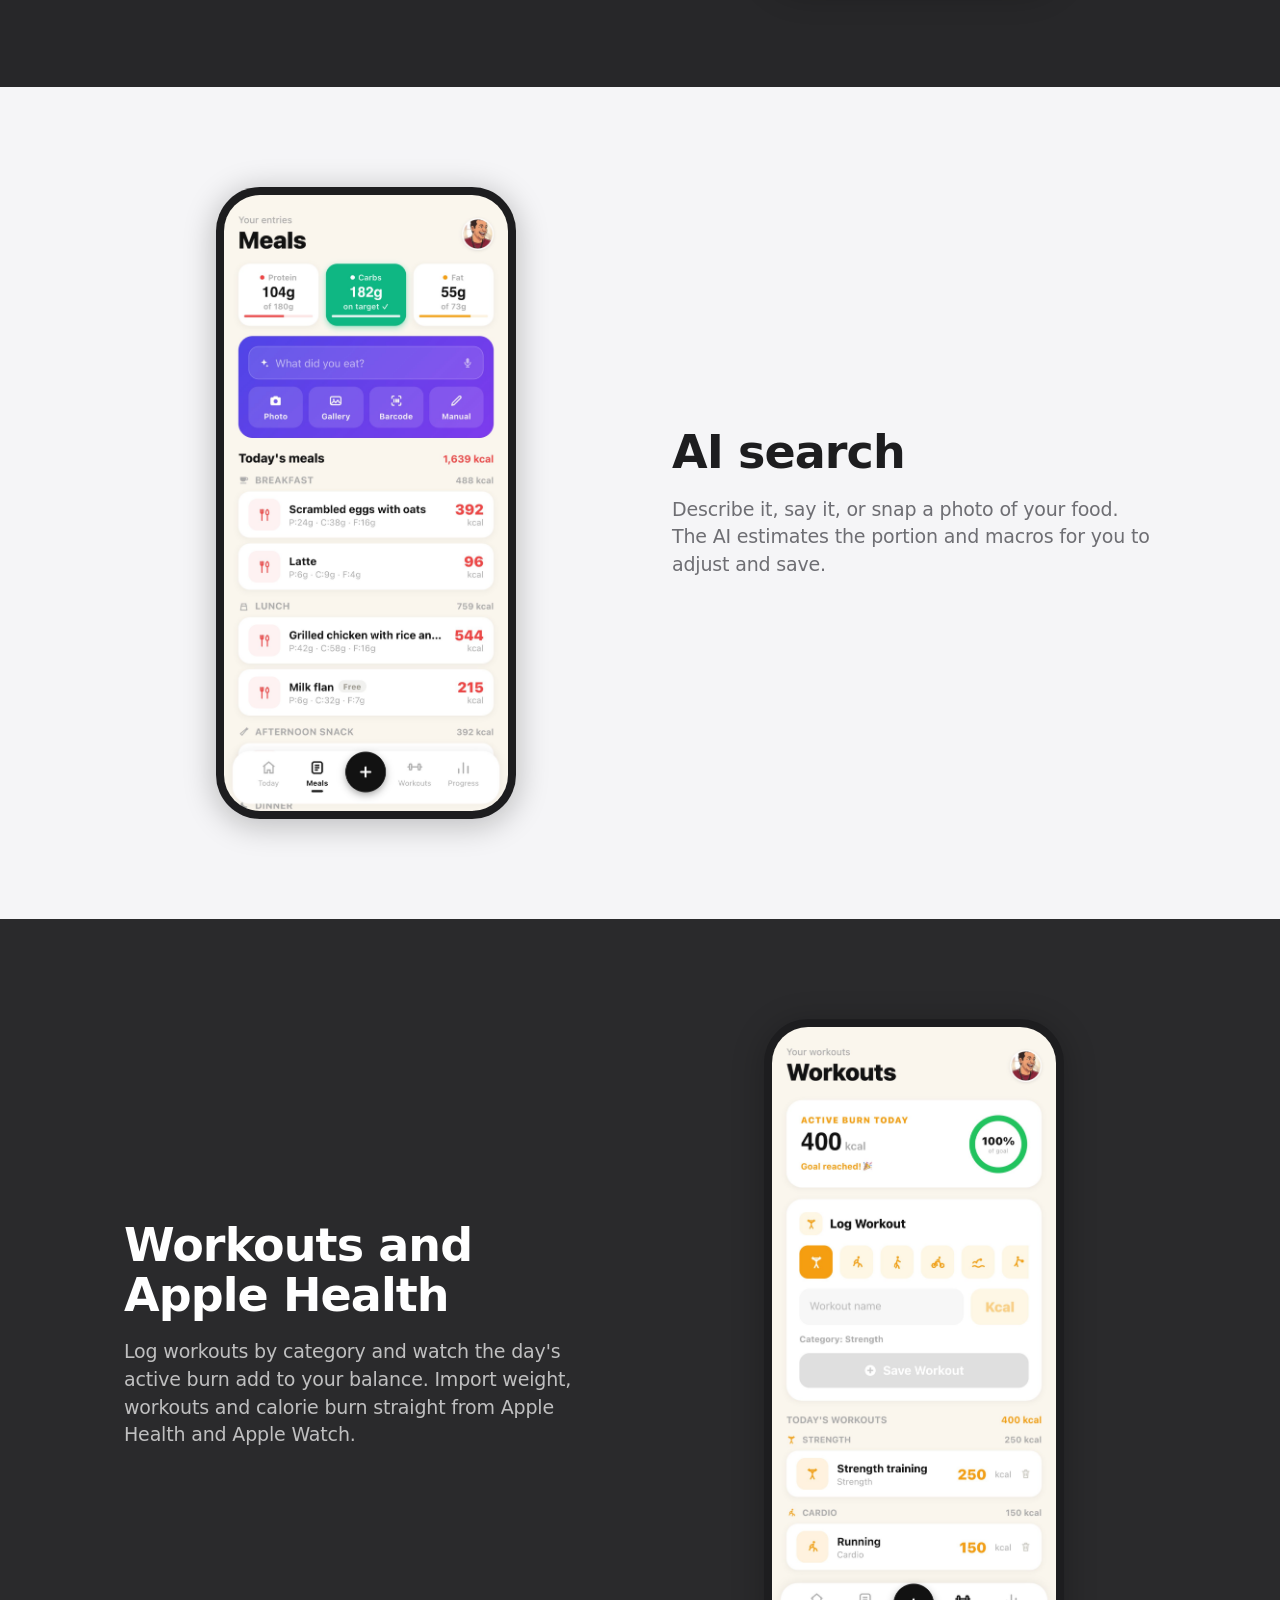
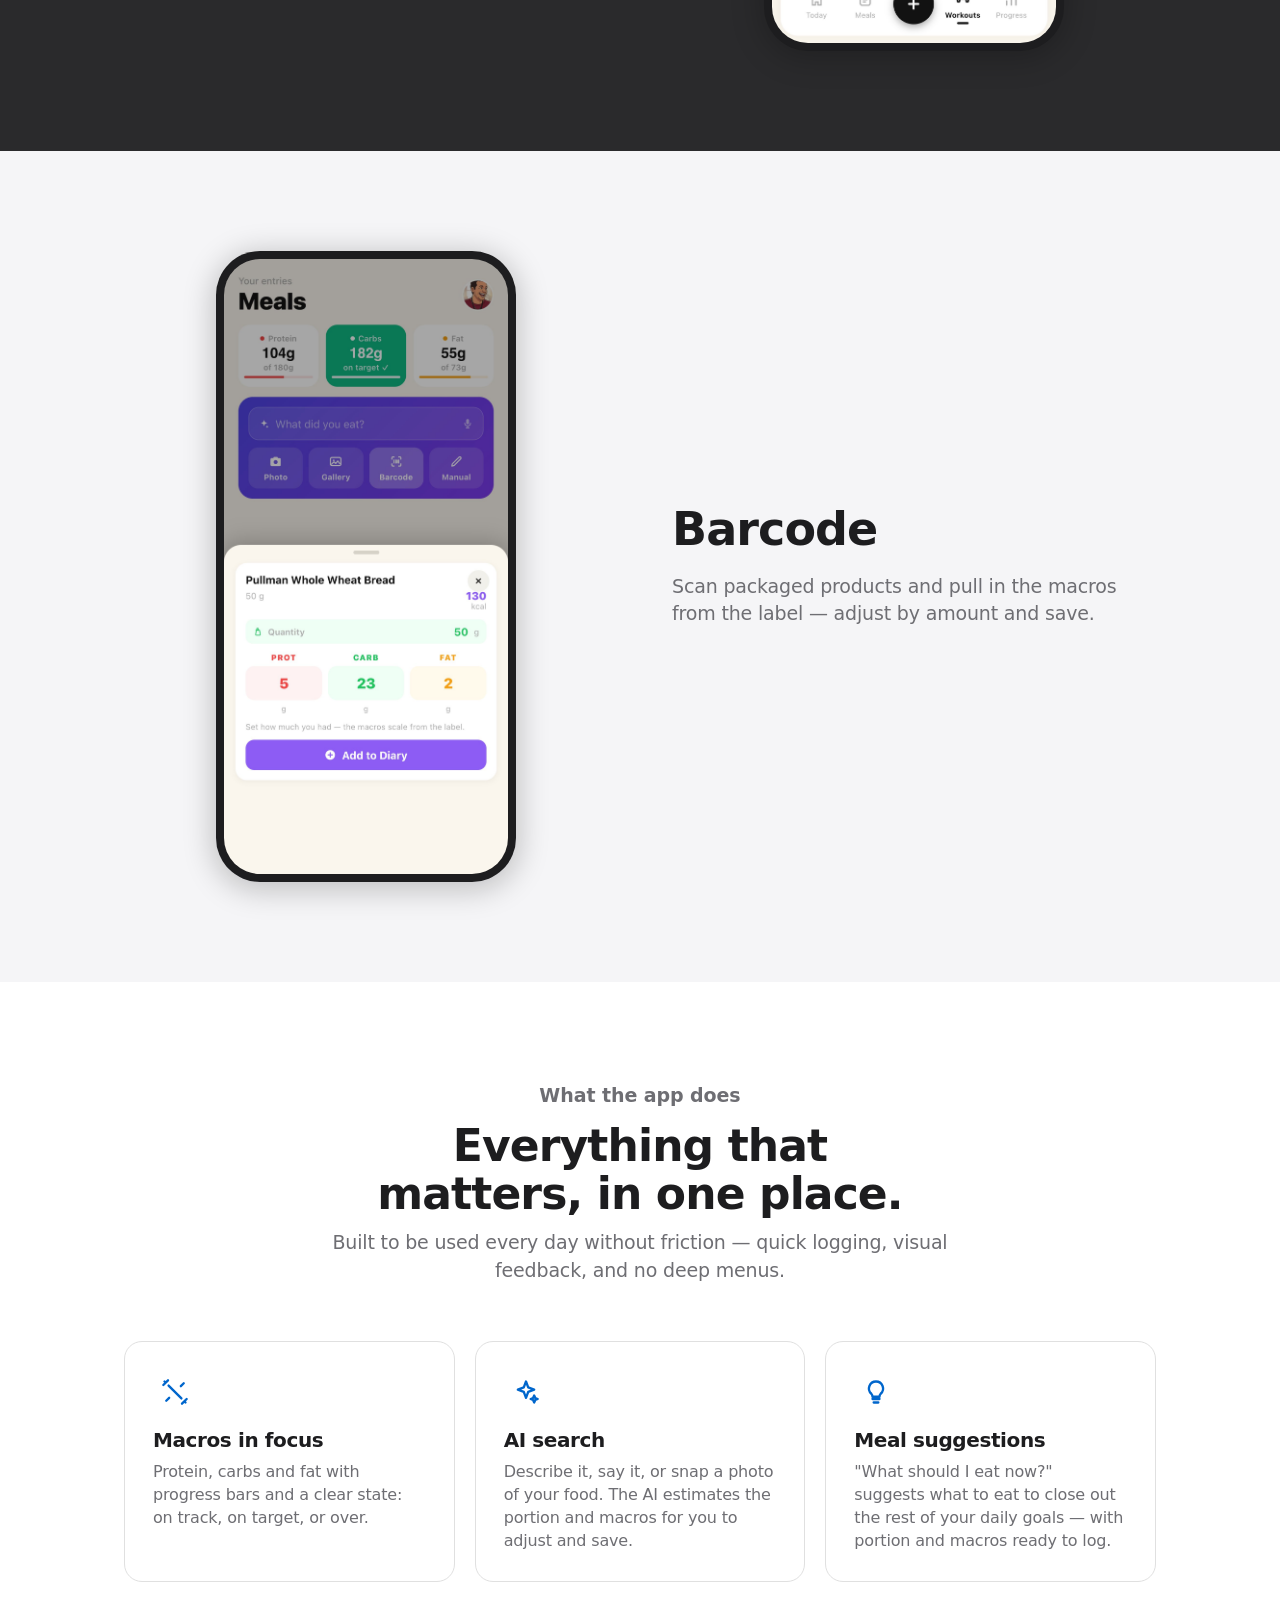
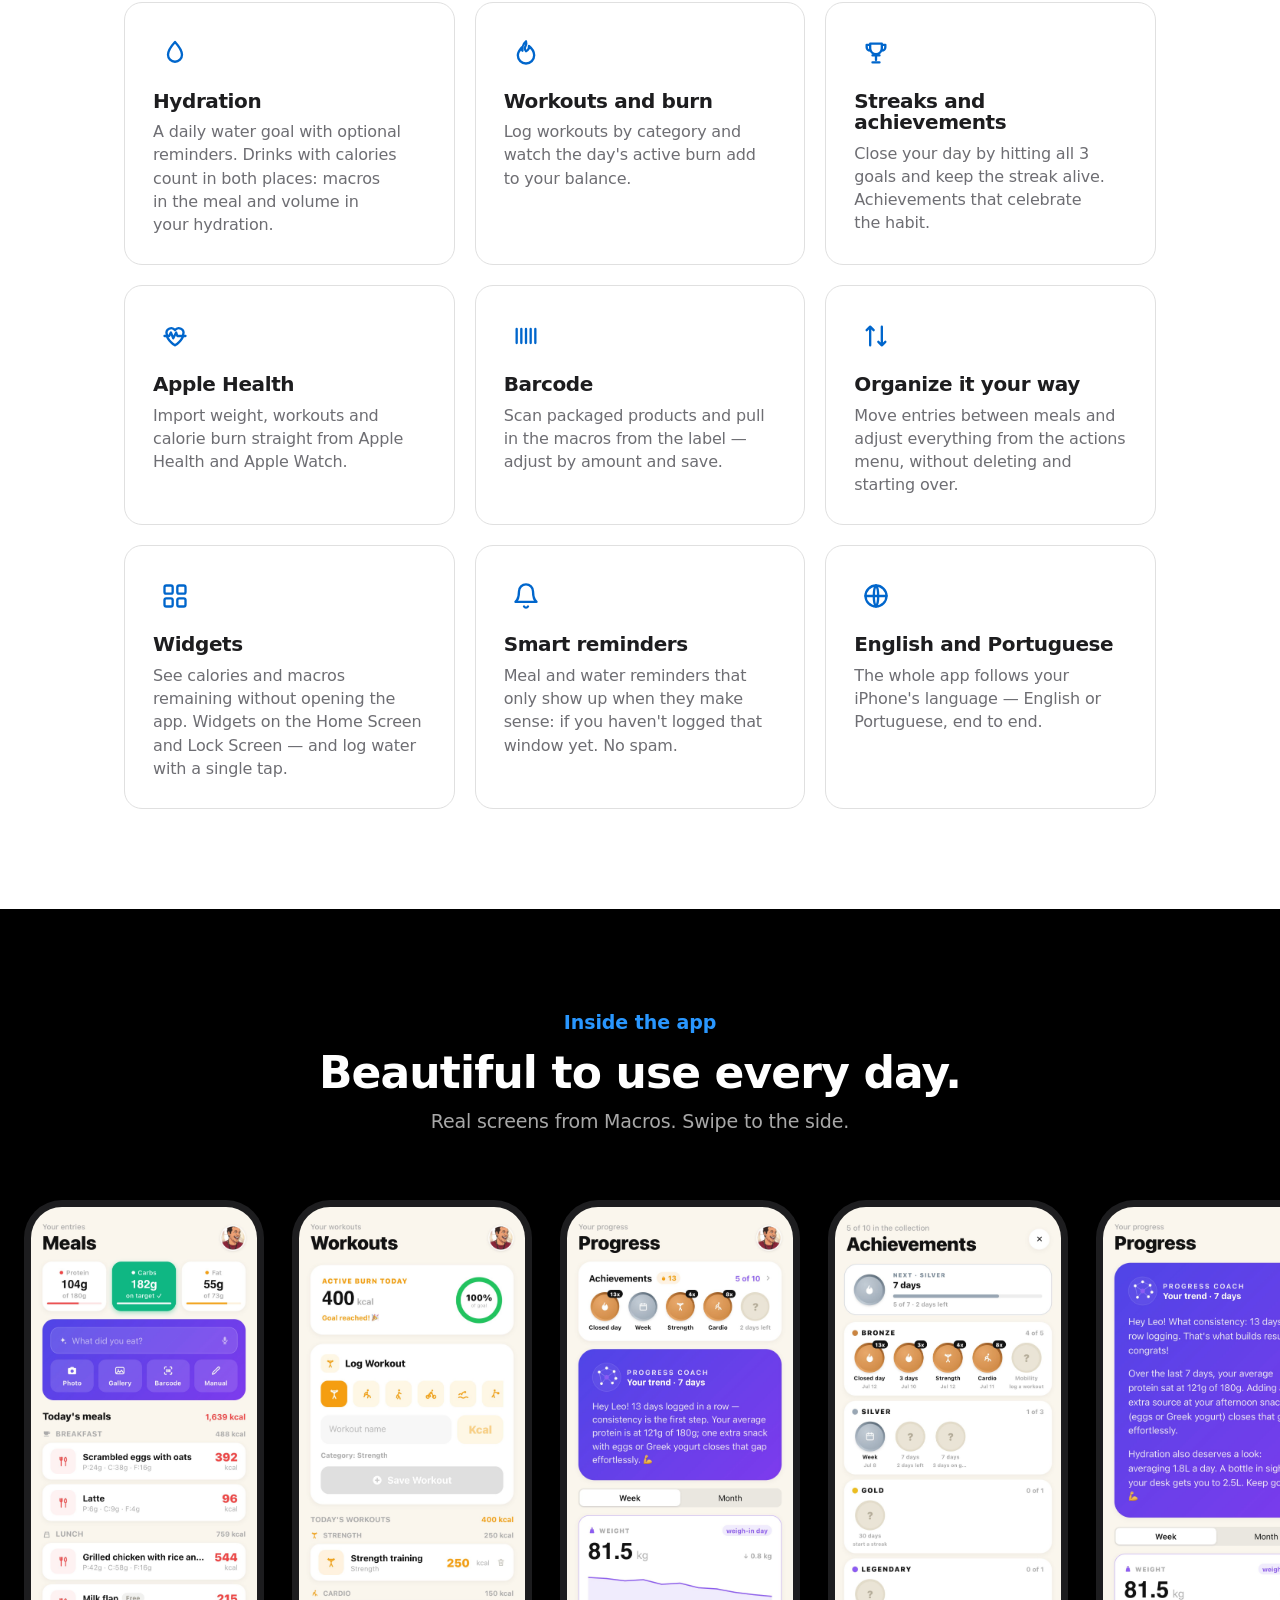
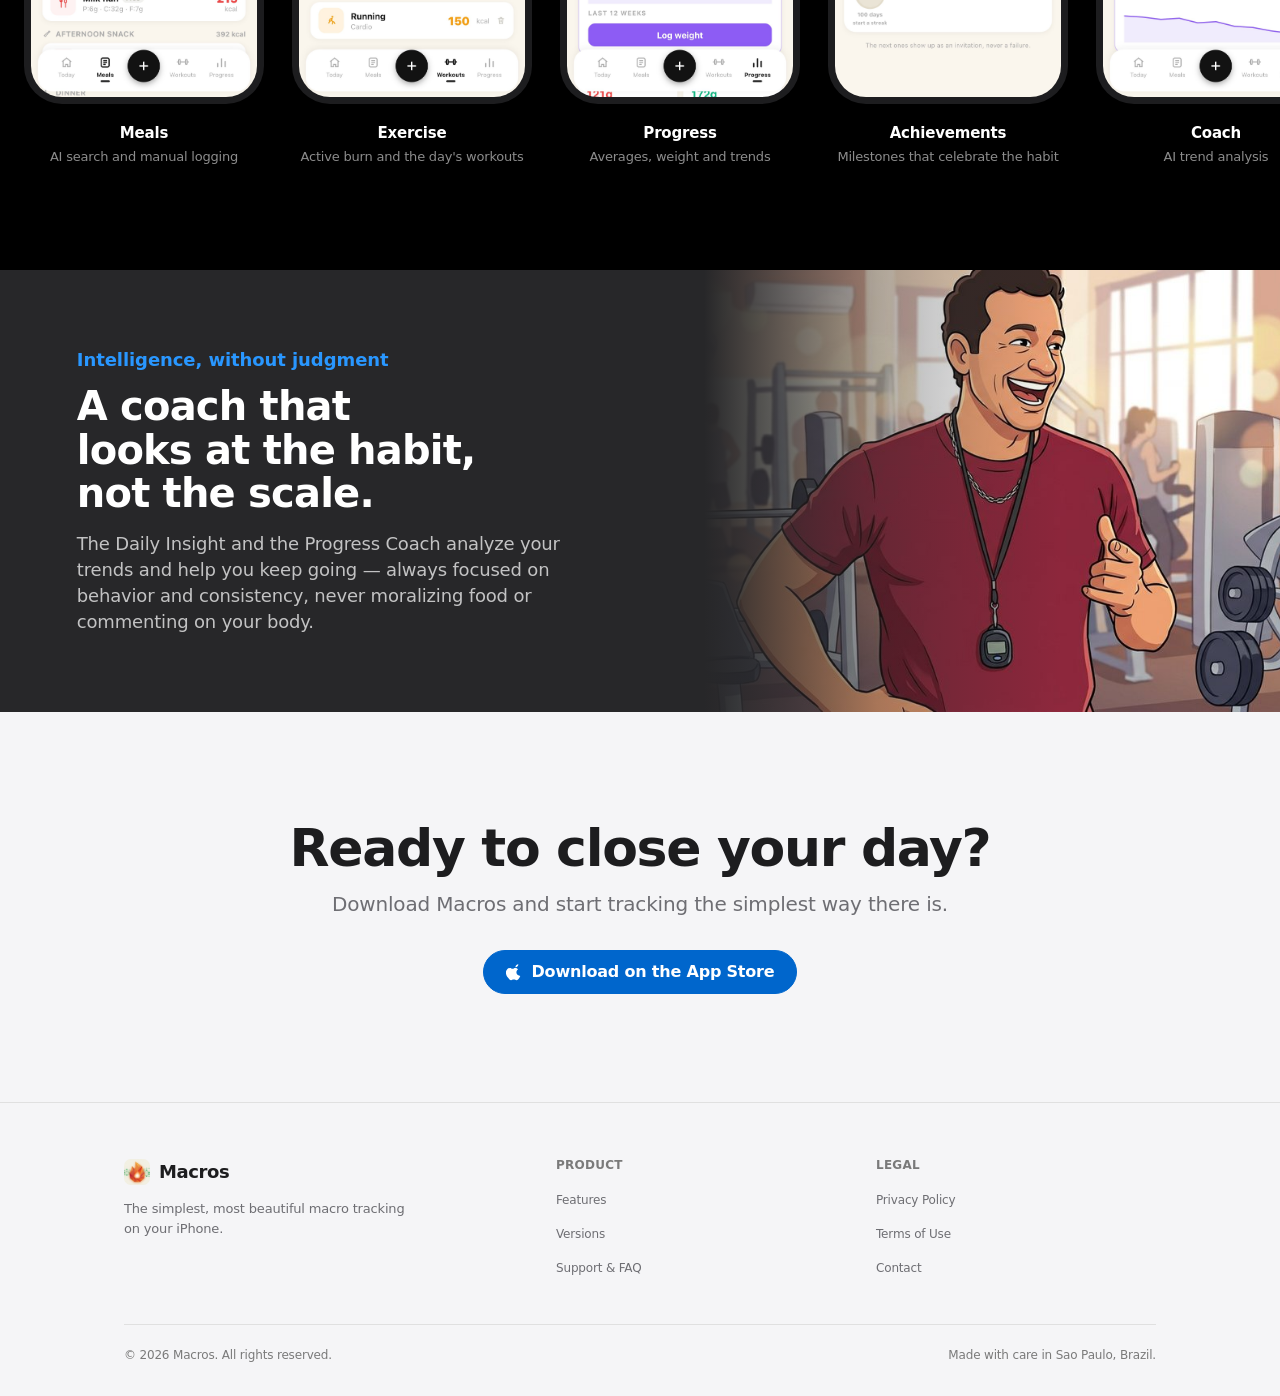
==== commit a0d183df: "site: novas capturas em alta resolucao (PT) + capturas em ingles (/en) - Atualiza as 7 telas em PT c" ====
--- a/en/index.html
+++ b/en/index.html
@@ -49,7 +49,7 @@
 
       <div class="hero-device">
         <div class="device">
-          <img src="../assets/screen-home.jpg" alt="Macros home screen showing calories remaining and the day's macros" width="600" height="1303">
+          <img src="../assets/en/screen-home.jpg" alt="Macros home screen showing calories remaining and the day's macros" width="1179" height="2556">
         </div>
       </div>
     </div>
@@ -63,7 +63,7 @@
         <p>Protein, carbs and fat with progress bars and a clear state: on track, on target, or over.</p>
       </div>
       <div class="split-media">
-        <div class="device"><img src="../assets/screen-home.jpg" alt="Macros home screen showing calories remaining and the day's macros" loading="lazy"></div>
+        <div class="device"><img src="../assets/en/screen-home.jpg" alt="Macros home screen showing calories remaining and the day's macros" loading="lazy"></div>
       </div>
     </div>
   </section>
@@ -76,7 +76,7 @@
         <p>Describe it, say it, or snap a photo of your food. The AI estimates the portion and macros for you to adjust and save.</p>
       </div>
       <div class="split-media">
-        <div class="device"><img src="../assets/screen-refeicoes.jpg" alt="Meals screen with AI search" loading="lazy"></div>
+        <div class="device"><img src="../assets/en/screen-refeicoes.jpg" alt="Meals screen with AI search" loading="lazy"></div>
       </div>
     </div>
   </section>
@@ -89,7 +89,7 @@
         <p>Log workouts by category and watch the day's active burn add to your balance. Import weight, workouts and calorie burn straight from Apple Health and Apple Watch.</p>
       </div>
       <div class="split-media">
-        <div class="device"><img src="../assets/screen-exercicios.jpg" alt="Exercise screen with active burn" loading="lazy"></div>
+        <div class="device"><img src="../assets/en/screen-exercicios.jpg" alt="Exercise screen with active burn" loading="lazy"></div>
       </div>
     </div>
   </section>
@@ -102,7 +102,7 @@
         <p>Scan packaged products and pull in the macros from the label — adjust by amount and save.</p>
       </div>
       <div class="split-media">
-        <div class="device"><img src="../assets/screen-barcode.jpg" alt="Barcode scanning pulling in the macros of a packaged product" loading="lazy"></div>
+        <div class="device"><img src="../assets/en/screen-barcode.jpg" alt="Barcode scanning pulling in the macros of a packaged product" loading="lazy"></div>
       </div>
     </div>
   </section>
@@ -192,23 +192,23 @@
     </div>
     <div class="gallery-scroll reveal">
       <div class="shot">
-        <div class="device"><img src="../assets/screen-refeicoes.jpg" alt="Meals screen with AI search" loading="lazy"></div>
+        <div class="device"><img src="../assets/en/screen-refeicoes.jpg" alt="Meals screen with AI search" loading="lazy"></div>
         <div class="cap">Meals<small>AI search and manual logging</small></div>
       </div>
       <div class="shot">
-        <div class="device"><img src="../assets/screen-exercicios.jpg" alt="Exercise screen with active burn" loading="lazy"></div>
+        <div class="device"><img src="../assets/en/screen-exercicios.jpg" alt="Exercise screen with active burn" loading="lazy"></div>
         <div class="cap">Exercise<small>Active burn and the day's workouts</small></div>
       </div>
       <div class="shot">
-        <div class="device"><img src="../assets/screen-progresso.jpg" alt="Progress screen with daily averages" loading="lazy"></div>
+        <div class="device"><img src="../assets/en/screen-progresso.jpg" alt="Progress screen with daily averages" loading="lazy"></div>
         <div class="cap">Progress<small>Averages, weight and trends</small></div>
       </div>
       <div class="shot">
-        <div class="device"><img src="../assets/screen-conquistas.jpg" alt="Achievements screen" loading="lazy"></div>
+        <div class="device"><img src="../assets/en/screen-conquistas.jpg" alt="Achievements screen" loading="lazy"></div>
         <div class="cap">Achievements<small>Milestones that celebrate the habit</small></div>
       </div>
       <div class="shot">
-        <div class="device"><img src="../assets/screen-coach.jpg" alt="Progress coach" loading="lazy"></div>
+        <div class="device"><img src="../assets/en/screen-coach.jpg" alt="Progress coach" loading="lazy"></div>
         <div class="cap">Coach<small>AI trend analysis</small></div>
       </div>
     </div>
--- a/styles.css
+++ b/styles.css
@@ -57,7 +57,9 @@
   font-size: 17px;
   font-weight: 400;
   line-height: 1.47;
-  letter-spacing: -0.374px;
+  letter-spacing: -0.01em;
+  font-optical-sizing: auto;
+  text-wrap: pretty;
   -webkit-font-smoothing: antialiased;
   text-rendering: optimizeLegibility;
   overflow-x: hidden;
@@ -69,7 +71,8 @@
 h1, h2, h3, h4 {
   font-weight: 600;
   line-height: 1.08;
-  letter-spacing: -0.4px;
+  letter-spacing: -0.02em;
+  text-wrap: balance;
   color: var(--ink);
 }
 
@@ -94,7 +97,7 @@
   line-height: 1; cursor: pointer; border: 1px solid transparent;
   transition: background .2s ease, border-color .2s ease, color .2s ease, transform .1s ease;
 }
-.btn:active { transform: scale(0.95); }
+.btn:active { transform: scale(0.97); }
 .btn svg { width: 18px; height: 18px; }
 .btn-dark, .btn-light { background: var(--primary); color: #fff; border-color: var(--primary); }
 .btn-dark:hover, .btn-light:hover { background: var(--primary-hover); border-color: var(--primary-hover); color: #fff; }
@@ -127,10 +130,12 @@
 /* Seletor de idioma (bandeiras) */
 .nav-links .lang-item { display: flex; align-items: center; }
 .lang-switch { display: inline-flex; align-items: center; gap: 6px; padding-left: 6px; }
-.lang-switch .lang { display: inline-flex; padding: 3px; border-radius: 6px; opacity: 0.45; line-height: 0; transition: opacity .18s ease; }
+.lang-switch .lang { display: inline-flex; padding: 3px; border-radius: 6px; opacity: 0.45; line-height: 0; transition: opacity .18s ease, transform .12s ease; }
 .lang-switch .lang:hover { opacity: 0.9; }
+.lang-switch .lang:active { transform: scale(0.9); }
 .lang-switch .lang.active { opacity: 1; }
 .lang-switch .flag { width: 22px; height: 15px; border-radius: 3px; display: block; box-shadow: 0 0 0 1px rgba(255,255,255,0.2); }
+.lang-switch .lang.active .flag { box-shadow: 0 0 0 1px rgba(255,255,255,0.28), 0 0 0 3px rgba(255,255,255,0.14); }
 
 /* --------------------------------------------------------------- Tiles */
 /* Full-bleed: a cor de fundo vai de ponta a ponta; a MUDANCA de cor divide. */
@@ -152,7 +157,7 @@
 /* Hero */
 .hero { padding: 84px 0 92px; background: var(--canvas); }
 .hero-grid { display: grid; grid-template-columns: 1.05fr 0.95fr; gap: 56px; align-items: center; }
-.hero h1 { font-size: clamp(44px, 6.4vw, 76px); line-height: 1.04; letter-spacing: -0.28px; margin-bottom: 20px; }
+.hero h1 { font-size: clamp(44px, 6.4vw, 76px); line-height: 1.04; letter-spacing: -0.025em; margin-bottom: 20px; }
 .hero h1 .accent { color: var(--text-secondary); }
 .hero .lede { font-size: 21px; line-height: 1.38; color: var(--text-secondary); max-width: 32ch; margin-bottom: 30px; }
 .hero-actions { display: flex; gap: 14px; flex-wrap: wrap; align-items: center; }
@@ -173,8 +178,9 @@
 
 /* Recursos (grade de 6 cards brancos hairline) */
 .features { display: grid; grid-template-columns: repeat(3, 1fr); gap: 20px; }
-.feature { background: var(--canvas); border: 1px solid var(--hairline); border-radius: 18px; padding: 28px; transition: border-color .2s ease; }
+.feature { background: var(--canvas); border: 1px solid var(--hairline); border-radius: 18px; padding: 28px; transition: border-color .2s ease, transform .12s ease; }
 .feature:hover { border-color: #cfcfd2; }
+.feature:active { transform: scale(0.99); }
 .feature .ic { width: 44px; height: 44px; display: grid; place-items: center; margin-bottom: 16px; color: var(--primary); background: none; }
 .feature .ic svg { width: 28px; height: 28px; }
 .feature h3 { font-size: 20px; margin-bottom: 8px; }
@@ -209,7 +215,7 @@
 /* CTA final (parchment) */
 .cta-final { background: var(--bg); padding: 108px 0; }
 .cta-band { text-align: center; max-width: 720px; margin: 0 auto; }
-.cta-band h2 { font-size: clamp(32px, 5vw, 52px); margin-bottom: 14px; }
+.cta-band h2 { font-size: clamp(32px, 5vw, 52px); letter-spacing: -0.025em; margin-bottom: 14px; }
 .cta-band p { font-size: 20px; color: var(--text-secondary); margin-bottom: 30px; }
 
 /* -------------------------------------------------- Paginas de conteudo */
@@ -264,8 +270,9 @@
 
 /* Contato */
 .contact-grid { display: grid; grid-template-columns: repeat(2, 1fr); gap: 20px; max-width: 820px; margin: 40px auto 0; }
-.contact-card { background: var(--canvas); border: 1px solid var(--hairline); border-radius: 18px; padding: 30px; transition: border-color .2s ease; }
+.contact-card { background: var(--canvas); border: 1px solid var(--hairline); border-radius: 18px; padding: 30px; transition: border-color .2s ease, transform .12s ease; }
 .contact-card:hover { border-color: #cfcfd2; }
+.contact-card:active { transform: scale(0.99); }
 .contact-card .ic { width: 44px; height: 44px; display: grid; place-items: center; margin-bottom: 16px; color: var(--primary); background: none; }
 .contact-card .ic svg { width: 24px; height: 24px; }
 .contact-card h3 { font-size: 20px; margin-bottom: 6px; }
@@ -286,7 +293,7 @@
 .footer-bottom { border-top: 1px solid var(--hairline); padding-top: 22px; display: flex; justify-content: space-between; align-items: center; gap: 16px; flex-wrap: wrap; font-size: 12px; color: var(--ink-48); }
 
 /* --------------------------------------------------------------- Reveal */
-.reveal { opacity: 0; transform: translateY(16px); transition: opacity .6s ease, transform .6s ease; }
+.reveal { opacity: 0; transform: translateY(12px); transition: opacity .5s ease, transform .5s cubic-bezier(.22,1,.36,1); }
 .reveal.in { opacity: 1; transform: none; }
 
 /* ----------------------------------------------------------- Responsivo */
@@ -322,6 +329,15 @@
   .cta-final { padding: 72px 0; }
 }
 @media (prefers-reduced-motion: reduce) {
-  *, *::before, *::after { animation: none !important; transition: none !important; scroll-behavior: auto; }
-  .reveal { opacity: 1 !important; transform: none !important; }
-}
+  /* Gentil, nao "nada": corta animacoes/springs, mantem fades de cor/opacidade. */
+  *, *::before, *::after { animation: none !important; scroll-behavior: auto !important; }
+  .reveal { opacity: 1 !important; transform: none !important; transition: opacity .2s ease !important; }
+}
+@media (prefers-reduced-transparency: reduce) {
+  .nav { background: rgba(0,0,0,0.96); backdrop-filter: none; -webkit-backdrop-filter: none; }
+  .nav-links { background: #000; backdrop-filter: none; -webkit-backdrop-filter: none; }
+}
+@media (prefers-contrast: more) {
+  .feature, .contact-card, .faq, .doc { border-color: var(--ink-48); }
+  .nav-links a { color: #fff; }
+}
